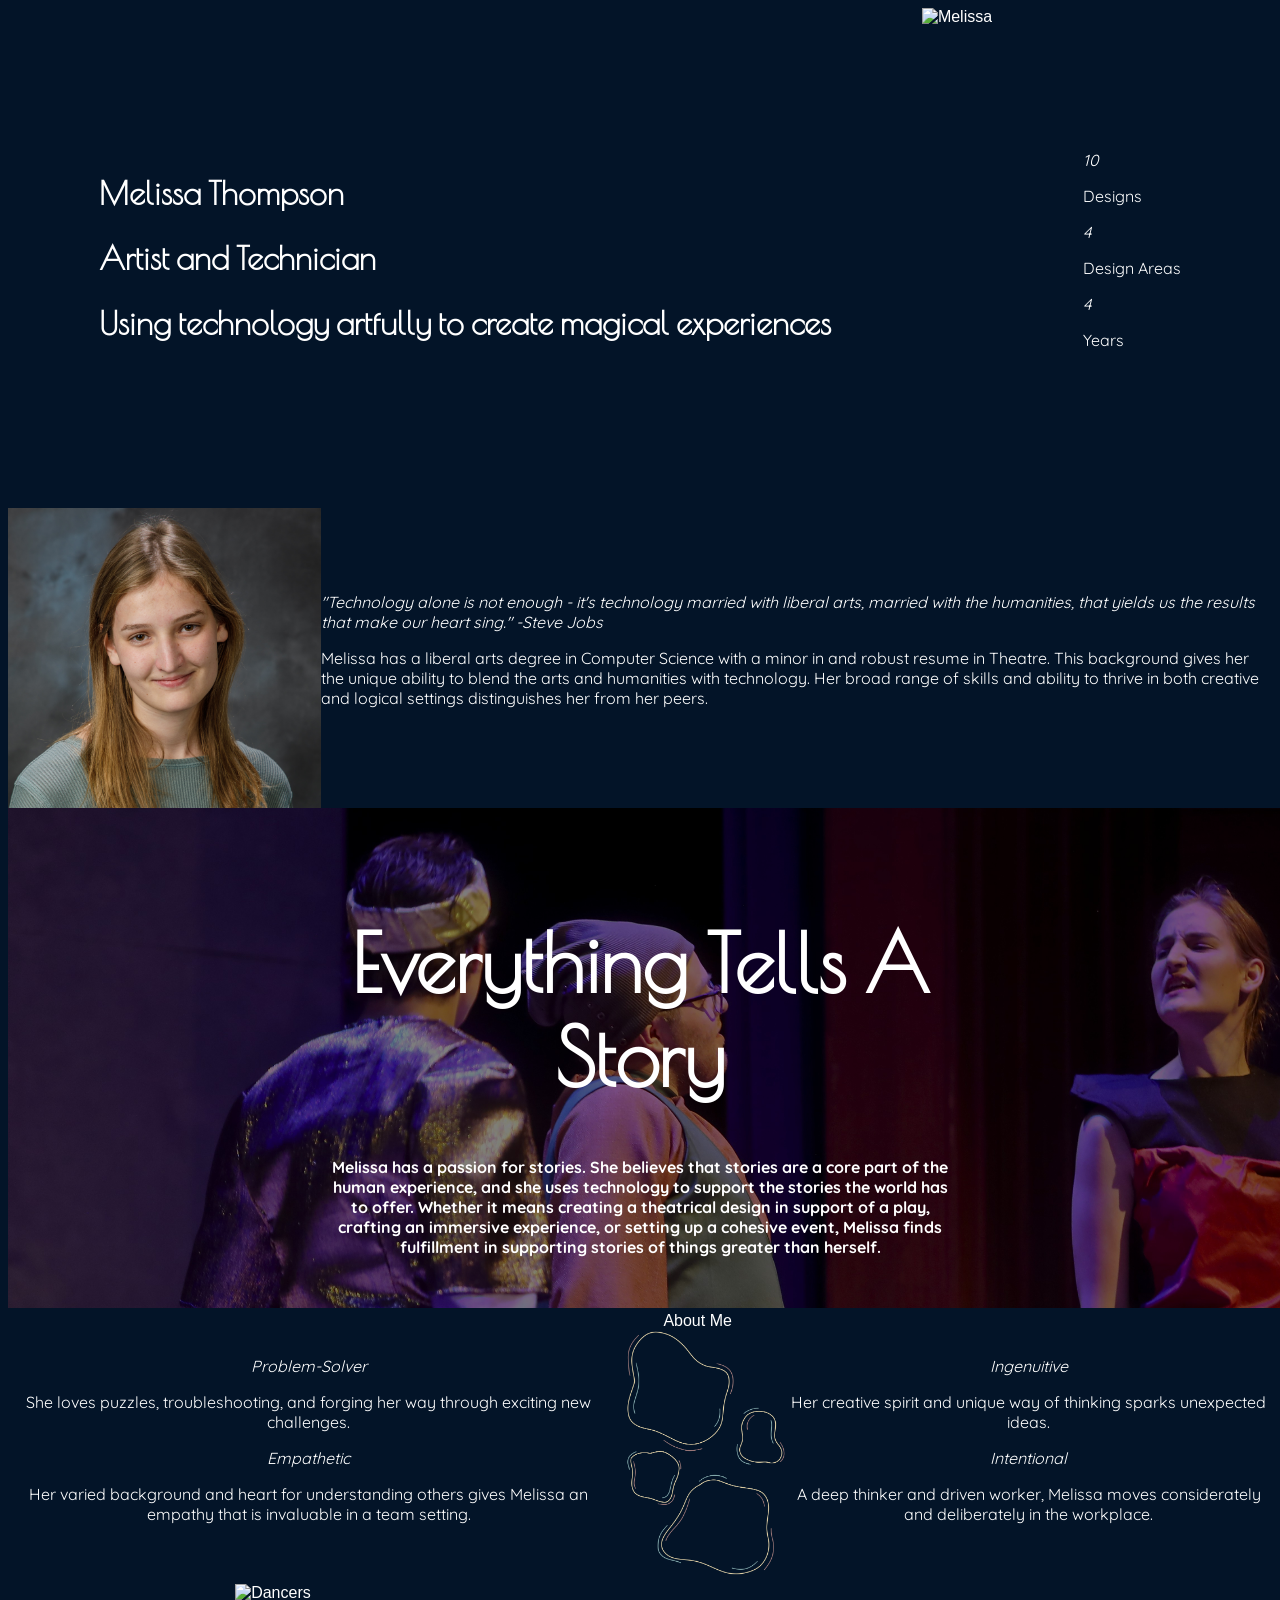
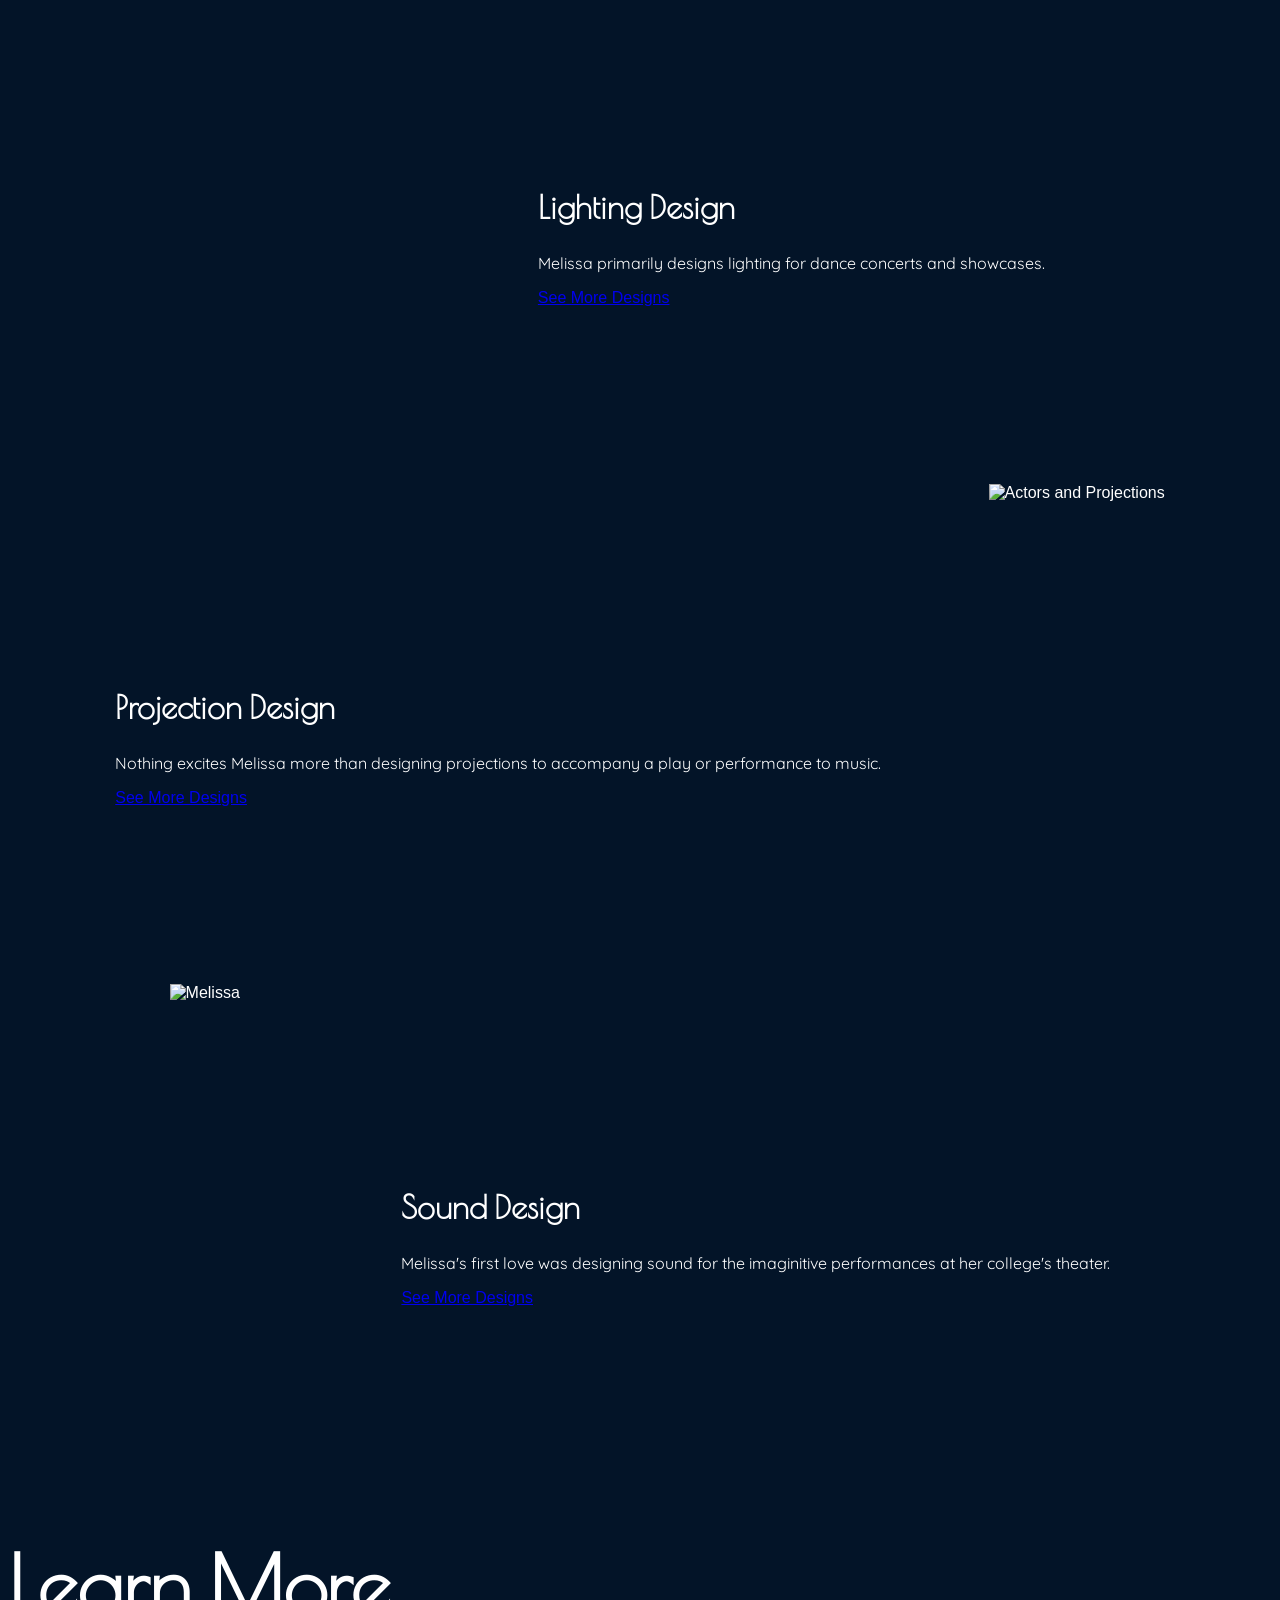
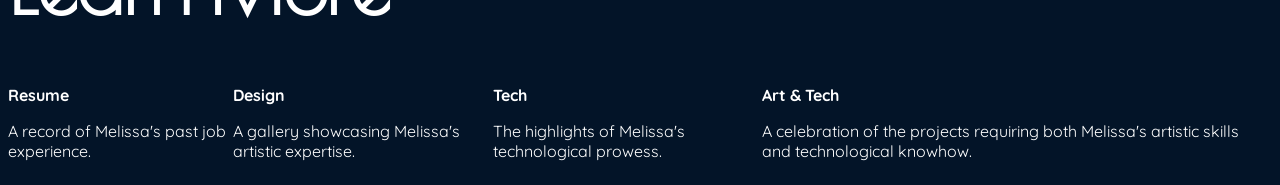
==== index.html @ decbede0 "Banner fix" ====
<!DOCTYPE html>
<html lang="en">
<head>
    <meta charset="UTF-8">
    <meta name="viewport" content="width=device-width, initial-scale=1.0">
    <link rel="stylesheet" href="styles.css">
    <title>Home | Melissa Thompson</title>

    <link rel="preconnect" href="https://fonts.googleapis.com">
    <link rel="preconnect" href="https://fonts.gstatic.com" crossorigin>
    <link href="https://fonts.googleapis.com/css2?family=Poiret+One&family=Quicksand:wght@300..700&display=swap" rel="stylesheet"></head>
<body>
    <!-- Top Ribbon -->
    <div class="content-spread">
        <div>
            <h2 class="title-block">Melissa Thompson</h2>
            <h1 class="title-block">Artist and Technician</h1>
            <h2 class="title-block">Using technology artfully to create magical experiences</h2>
        </div>
        
        <img src="./images/Portraits/purpleLighting.png" alt="Melissa" height="500">
        
        <div>
            <em>10</em>
            <p>Designs</p>
            <em>4</em>
            <p>Design Areas</p>
            <em>4</em>
            <p>Years</p>
        </div>        
    </div>
    <!-- Sub Header -->
    <div class="content-spread">
        <img src="./images/Portraits/headshot2.jpg" alt="Melissa" height="300">
        <div class="center-phrase">
            <em>"Technology alone is not enough - it's technology married with liberal arts, 
                married with the humanities, that yields us the results that make our heart sing."</em>
            <em>-Steve Jobs</em>
            <p>Melissa has a liberal arts degree in Computer Science with a minor in and robust resume in Theatre. 
                This background gives her the unique ability to blend the arts and humanities with technology. 
                Her broad range of skills and ability to thrive in both creative and logical settings 
                distinguishes her from her peers.
            </p>
        </div>
    </div>
    <!-- Image Quote Block -->
    <div class="banner">
            <img src="./images/Portraits/liad1banner.jpg" alt="Melissa" height="500">
        

        <div class="center-float">
            <h1>Everything Tells A Story</h1>
            <strong>Melissa has a passion for stories. She believes that stories are a core part of the human experience,
                and she uses technology to support the stories the world has to offer. Whether it means creating 
                a theatrical design in support of a play, crafting an immersive experience, or setting up a cohesive event, 
                Melissa finds fulfillment in supporting stories of things greater than herself.
            </strong>
        </div>
     </div>
    <!-- Defining Attributes Word Cloud-->
    <div class="content-spread banner">
        <div>
            <div>
                <em>Problem-Solver</em>
                <p>She loves puzzles, troubleshooting, and forging her way through exciting new challenges.</p>
            </div>
            <div>
                <em>Empathetic</em>
                <p>Her varied background and heart for understanding others gives Melissa an empathy that is 
                    invaluable in a team setting.</p>
            </div>
        </div>
        <div class="center-phrase">
            <center-float>About Me</center-float>
            <img src="./images/Graphics/Shapes 1.png" alt="Graphic" height="250">
        </div>
        <div>
            <div>
                <em>Ingenuitive</em>
                <p>Her creative spirit and unique way of thinking sparks unexpected ideas.</p>
            </div>
            <div>
                <em>Intentional</em>
                <p>A deep thinker and driven worker, Melissa moves considerately and deliberately in the workplace.</p>
            </div>
        </div> 
    </div>
    <!-- Design Work Examples -->
    <div class="content-spread">
        <img src="./images/Lighting/BWL Group.jpg" alt="Dancers" height="500">
        <div>
            <h2>Lighting Design</h2>
            <p>Melissa primarily designs lighting for dance concerts and showcases.</p>
            <a href="https://melissathompsonartistry.me/">See More Designs</a>
        </div>
    </div>
    <div class="content-spread">
        <div>
            <h2>Projection Design</h2>
            <p>Nothing excites Melissa more than designing projections to accompany a play or performance to music.</p>
            <a href="https://melissathompsonartistry.me/">See More Designs</a>
        </div>
        <img src="./images/Projections/DG Stargazing.jpg" alt="Actors and Projections" height="500">
    </div>
    <div class="content-spread">
        <img src="./images/Sound/ONS Aurora Scene.jpg" alt="Melissa" height="500">
        <div>
            <h2>Sound Design</h2>
            <p>Melissa's first love was designing sound for the imaginitive performances at her college's theater.</p>
            <a href="https://melissathompsonartistry.me/">See More Designs</a>
        </div>
    </div>
    <!-- Discover More Section -->
     <div>
        <div class="center-phrase">
            <h1>Learn More</h1>
         </div>
    
        <div class="content-spread">
            <div>
                <strong>Resume</strong>
                <p>A record of Melissa's past job experience.</p>
            </div>
            <div>
                <strong>Design</strong>
                <p>A gallery showcasing Melissa's artistic expertise.</p>
            </div>
            <div>
                <strong>Tech</strong>
                <p>The highlights of Melissa's technological prowess.</p>
            </div>
            <div>
                <strong>Art & Tech</strong>
                <p>A celebration of the projects requiring both Melissa's artistic skills and technological knowhow.</p>
            </div>
        </div>
     </div>
    
</body>
</html>
---- styles.css ----
/* Structure */
html {
  font-size: 16px;
}

body {
    color: rgb(255, 255, 255); 
    background-color: rgb(3, 20, 40);
    font-family: Verdana, sans-serif, sans-serif;
    background: linear-gradient(to bottom,
    rgb(3, 20, 40),
    darken(rgb(3, 20, 40), 15%)
  );
}

div.content-spread {
  display: flex;
  justify-content: space-evenly;
  align-items: center;
}

div.center-phrase {
  align-items: center;
  justify-content: center;
}

div.banner {
  position: relative;
  text-align: center;
}

/* Fonts */
.quicksand-paragraph {
  font-family: "Quicksand", sans-serif;
  font-optical-sizing: auto;
  font-weight: 500;
  font-style: normal;
}

.poiret-one-regular {
  font-family: "Poiret One", sans-serif;
  font-weight: 400;
  font-style: normal;
}

/* Text attributes */
h1 {
  font-family: "Poiret One";
  font-size: 5rem;
}

h2 {
  font-family: "Poiret One";
  font-size: 2rem;
}

p, em, strong {
  font-family: "Quicksand";
}

.title-block {
  font-size: 2em;
}

div.center-float{
  /*font-family: "Poiret One";
  font-size: 35px;*/
  position: absolute;
  top: 50%;
  left: 50%;
  transform: translate(-50%, -50%);
}
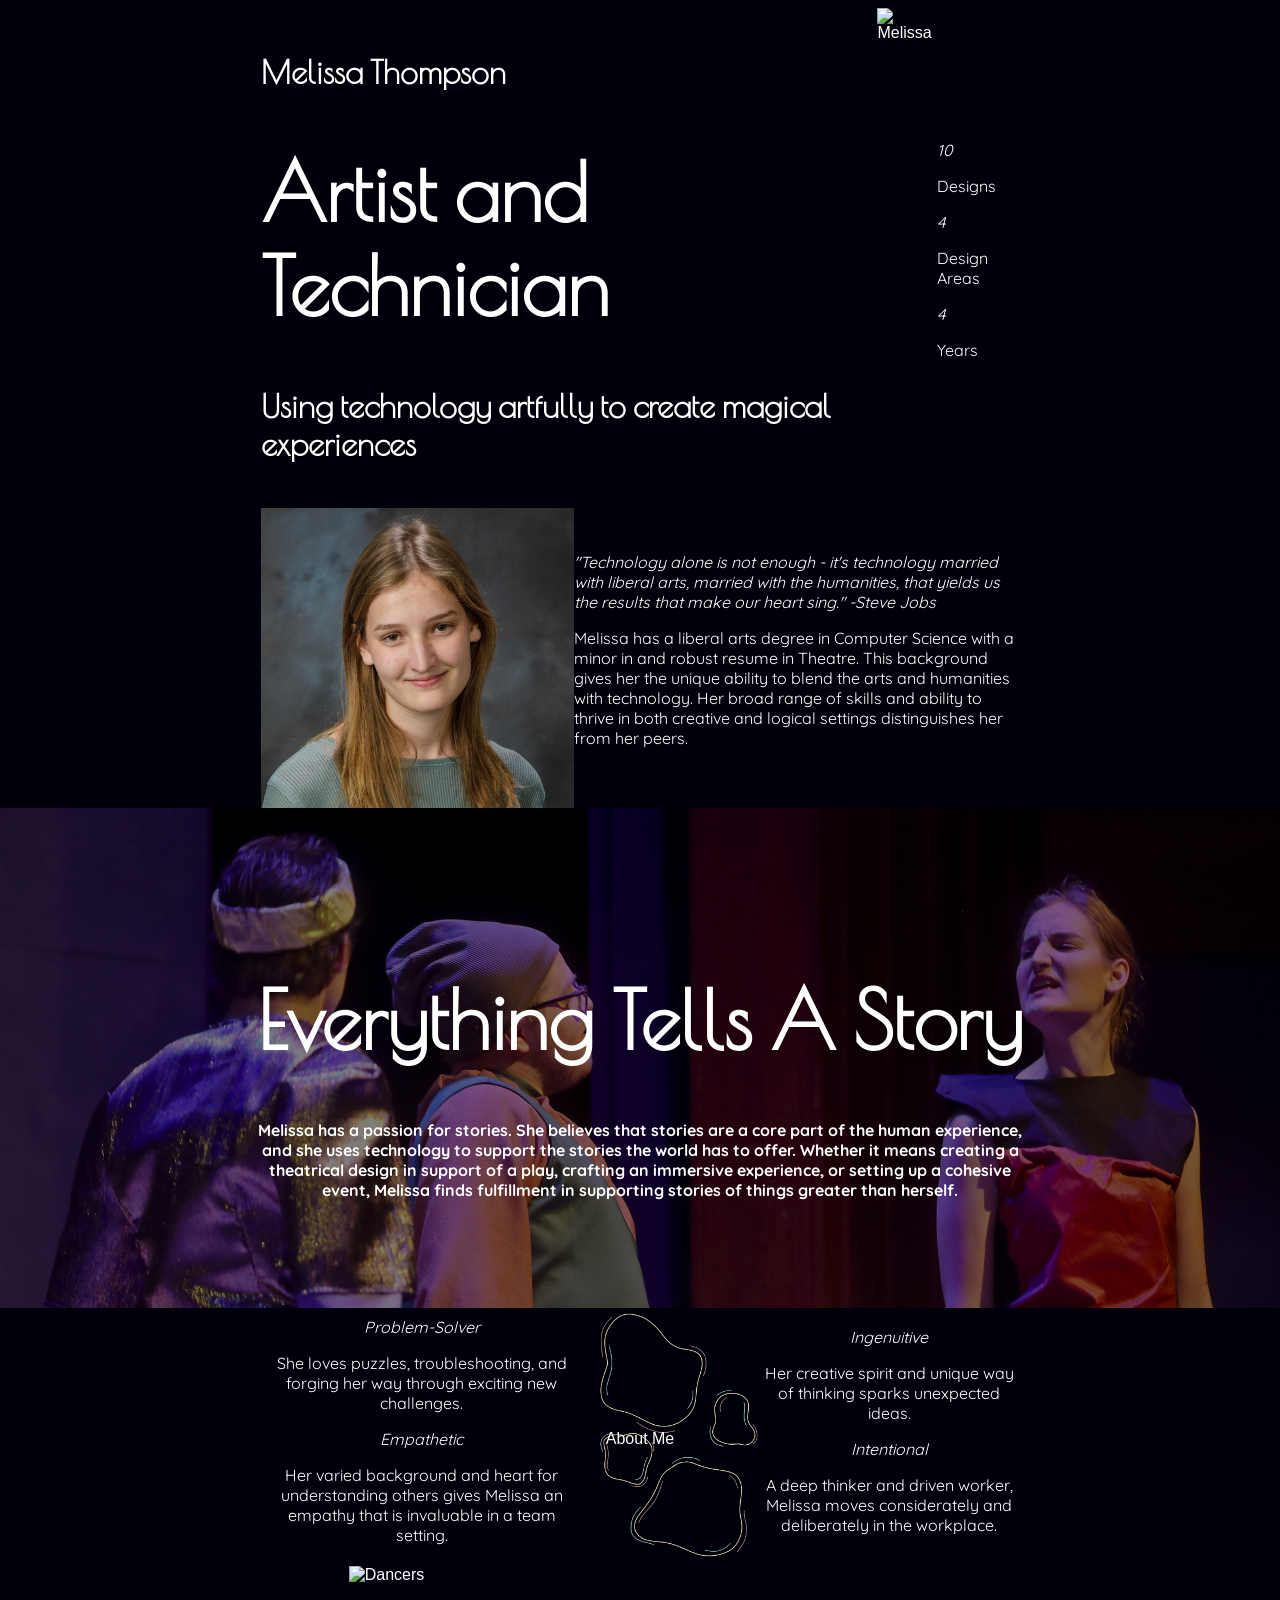
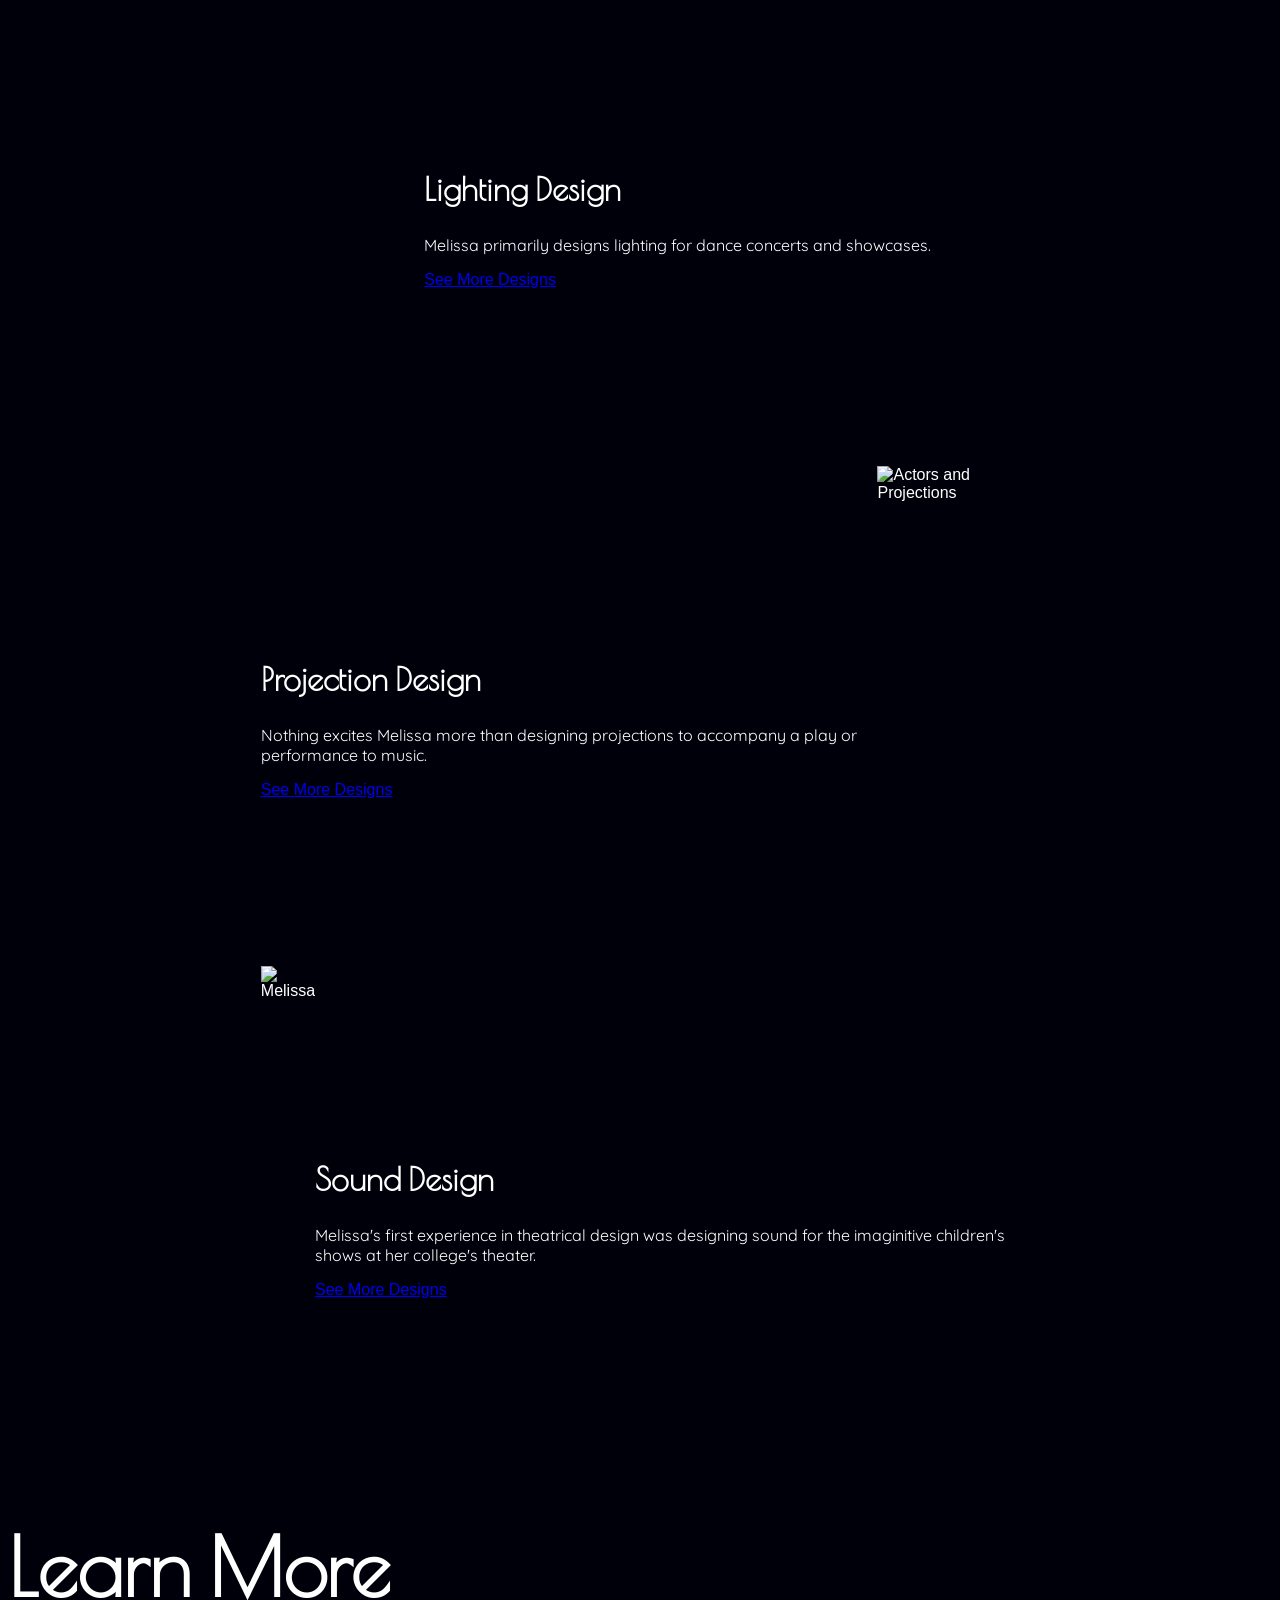
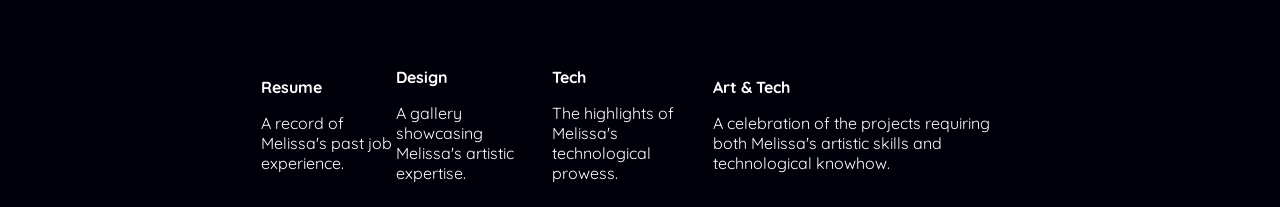
==== commit 5db0aa5a: "Layout changes 1" ====
--- a/index.html
+++ b/index.html
@@ -10,12 +10,13 @@
     <link rel="preconnect" href="https://fonts.gstatic.com" crossorigin>
     <link href="https://fonts.googleapis.com/css2?family=Poiret+One&family=Quicksand:wght@300..700&display=swap" rel="stylesheet"></head>
 <body>
+    <div class="vert-spread">
     <!-- Top Ribbon -->
     <div class="content-spread">
         <div>
-            <h2 class="title-block">Melissa Thompson</h2>
-            <h1 class="title-block">Artist and Technician</h1>
-            <h2 class="title-block">Using technology artfully to create magical experiences</h2>
+            <h2>Melissa Thompson</h2>
+            <h1>Artist and Technician</h1>
+            <h2>Using technology artfully to create magical experiences</h2>
         </div>
         
         <img src="./images/Portraits/purpleLighting.png" alt="Melissa" height="500">
@@ -71,7 +72,7 @@
             </div>
         </div>
         <div class="center-phrase">
-            <center-float>About Me</center-float>
+            <div class="center-float">About Me</div>
             <img src="./images/Graphics/Shapes 1.png" alt="Graphic" height="250">
         </div>
         <div>
@@ -106,7 +107,7 @@
         <img src="./images/Sound/ONS Aurora Scene.jpg" alt="Melissa" height="500">
         <div>
             <h2>Sound Design</h2>
-            <p>Melissa's first love was designing sound for the imaginitive performances at her college's theater.</p>
+            <p>Melissa's first experience in theatrical design was designing sound for the imaginitive children's shows at her college's theater.</p>
             <a href="https://melissathompsonartistry.me/">See More Designs</a>
         </div>
     </div>
@@ -135,6 +136,6 @@
             </div>
         </div>
      </div>
-    
+    </div>
 </body>
 </html>
--- a/styles.css
+++ b/styles.css
@@ -5,16 +5,21 @@
 
 body {
     color: rgb(255, 255, 255); 
-    background-color: rgb(3, 20, 40);
+    background-color: rgb(0, 0, 11);
     font-family: Verdana, sans-serif, sans-serif;
-    background: linear-gradient(to bottom,
-    rgb(3, 20, 40),
-    darken(rgb(3, 20, 40), 15%)
-  );
 }
 
 div.content-spread {
   display: flex;
+  justify-content: space-evenly;
+  align-items: center;
+  padding-left: 20%;
+  padding-right: 20%;
+}
+
+div.vert-spread {
+  display: flex;
+  flex-direction: column;
   justify-content: space-evenly;
   align-items: center;
 }
@@ -27,6 +32,15 @@
 div.banner {
   position: relative;
   text-align: center;
+}
+
+div.center-float{
+  /*font-family: "Poiret One";
+  font-size: 35px;*/
+  position: absolute;
+  top: 50%;
+  left: 50%;
+  transform: translate(-50%, -50%);
 }
 
 /* Fonts */
@@ -58,15 +72,3 @@
   font-family: "Quicksand";
 }
 
-.title-block {
-  font-size: 2em;
-}
-
-div.center-float{
-  /*font-family: "Poiret One";
-  font-size: 35px;*/
-  position: absolute;
-  top: 50%;
-  left: 50%;
-  transform: translate(-50%, -50%);
-}
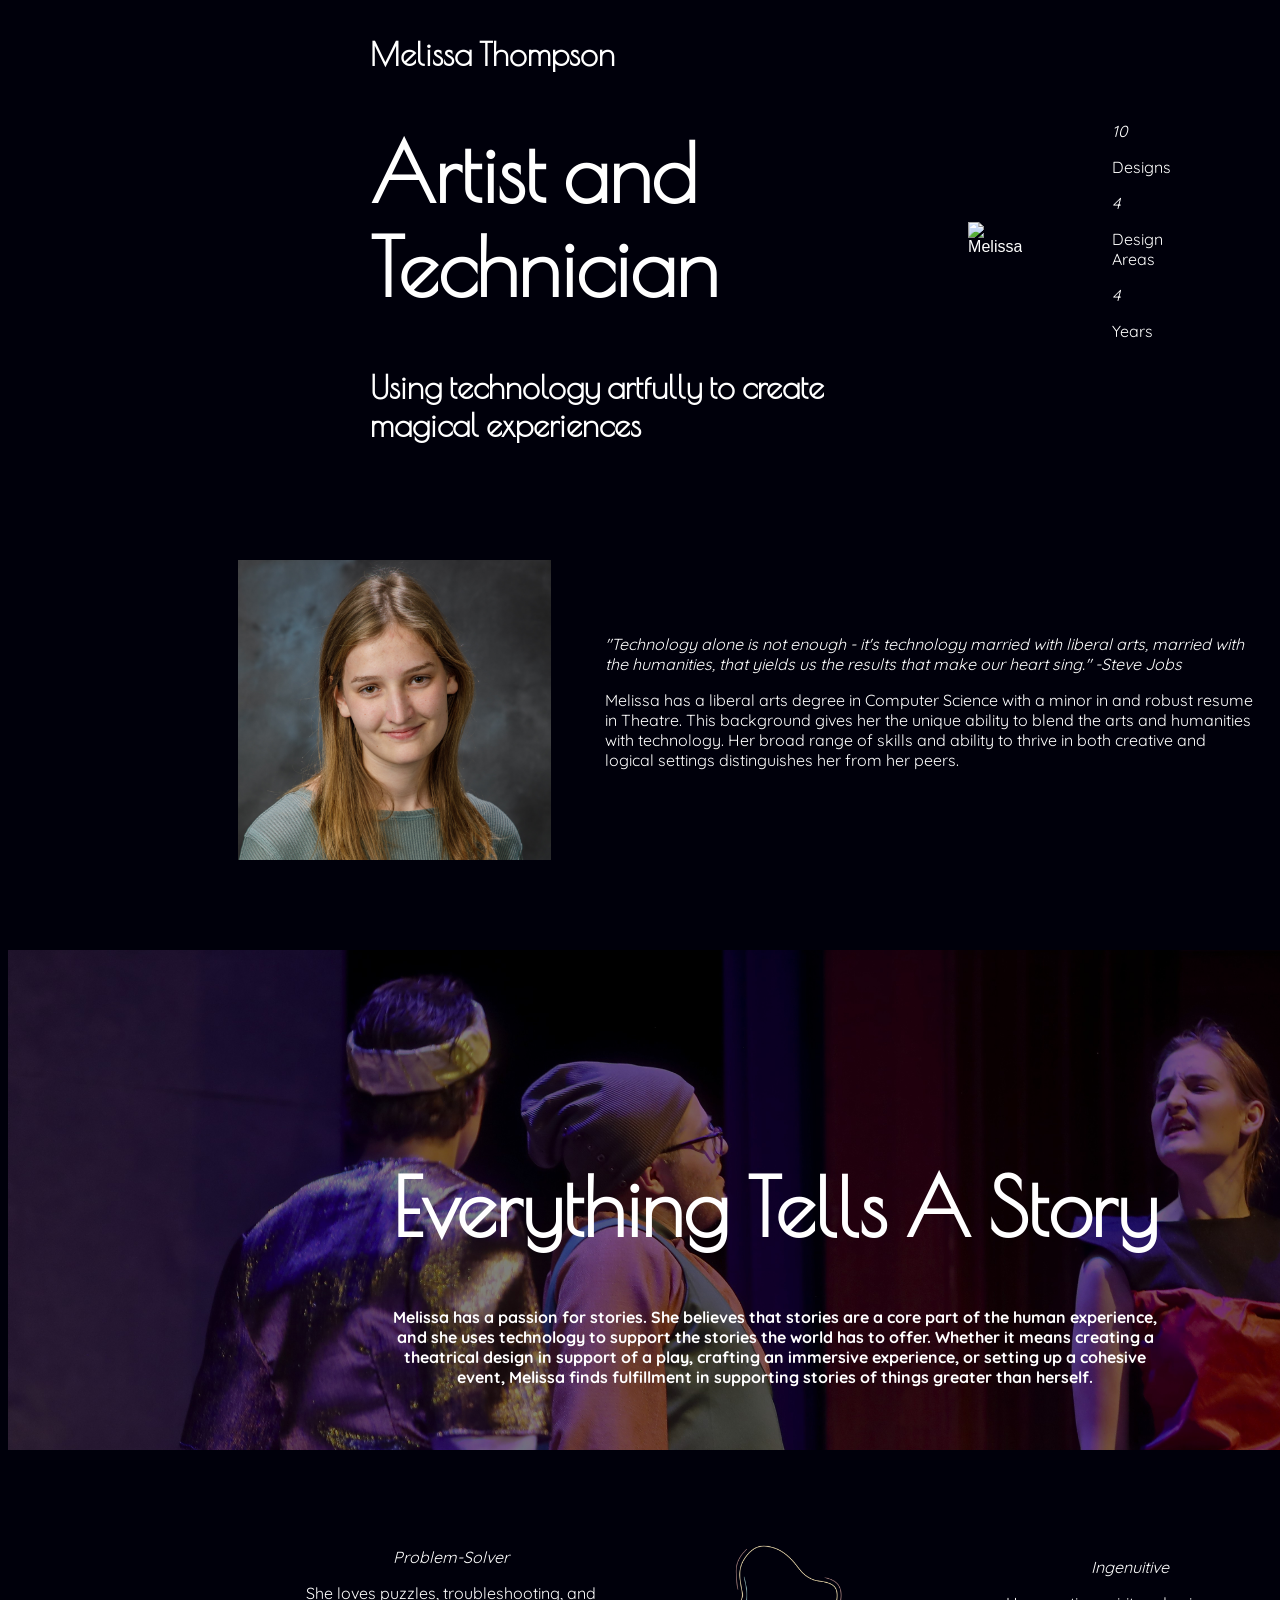
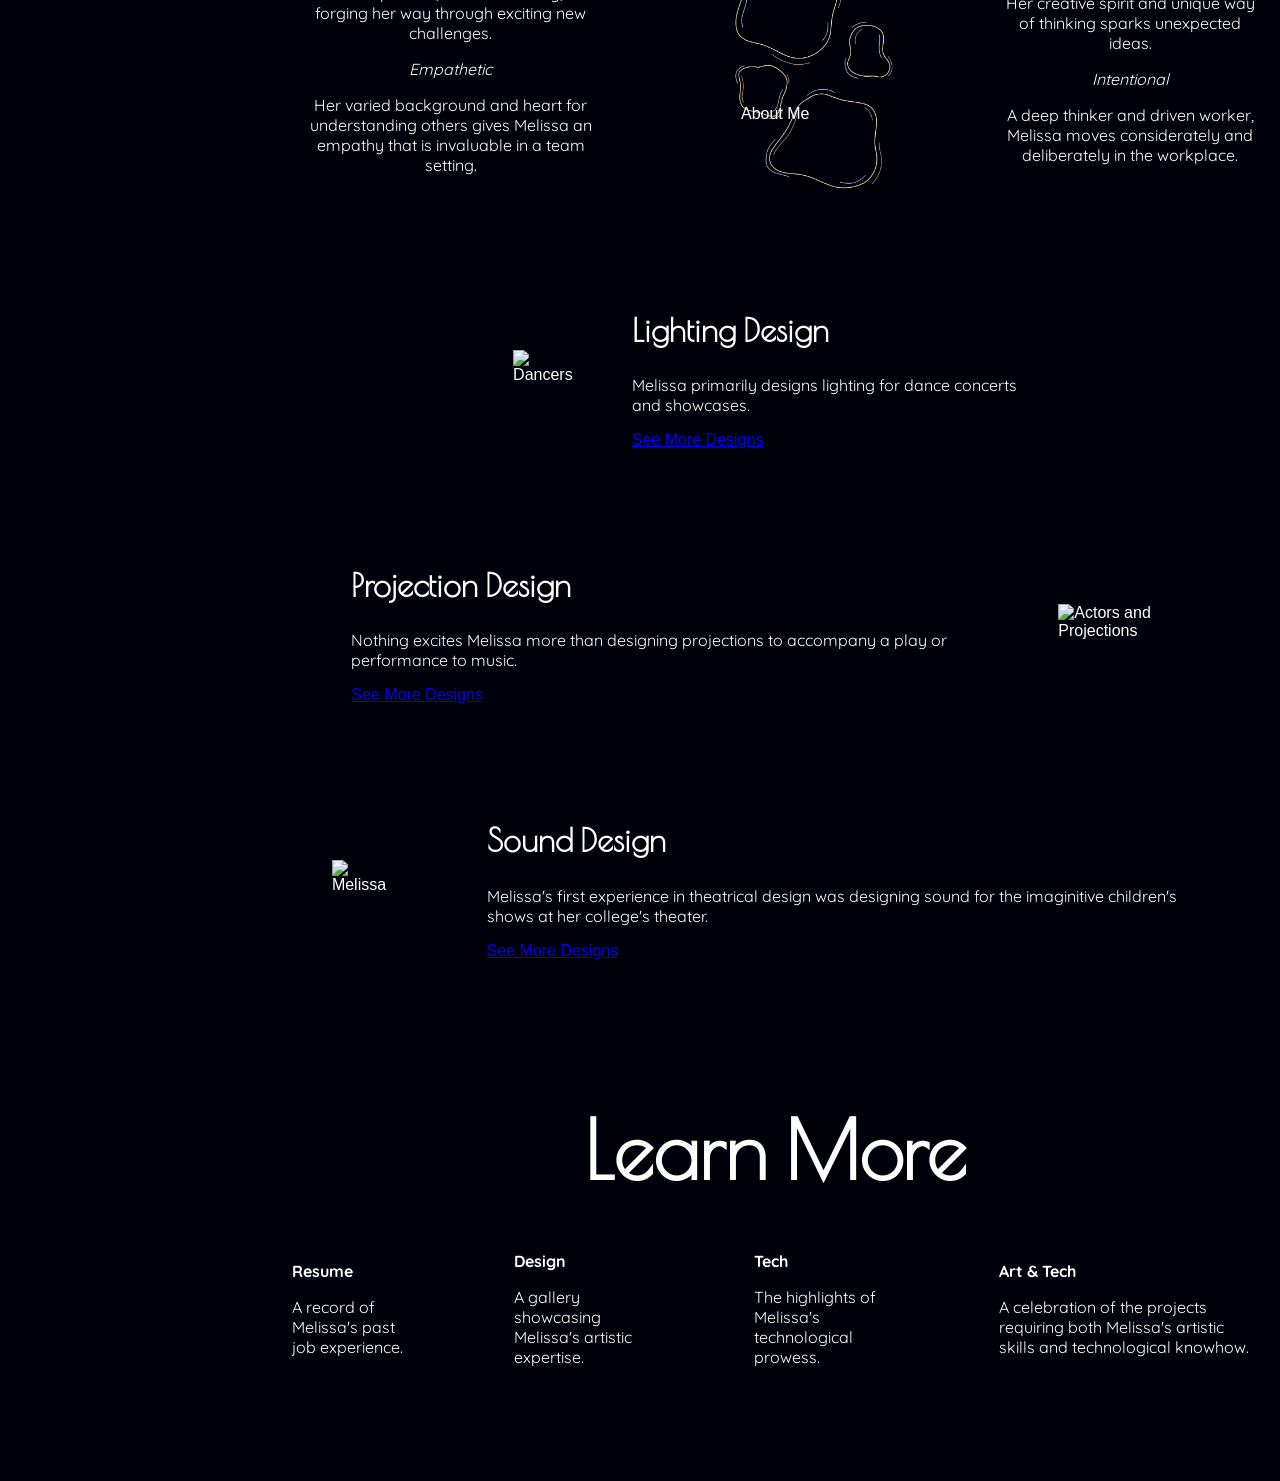
==== commit f4d04a86: "Spacing" ====
--- a/index.html
+++ b/index.html
@@ -13,15 +13,17 @@
     <div class="vert-spread">
     <!-- Top Ribbon -->
     <div class="content-spread">
-        <div>
+        <div class="container">
             <h2>Melissa Thompson</h2>
             <h1>Artist and Technician</h1>
             <h2>Using technology artfully to create magical experiences</h2>
         </div>
         
-        <img src="./images/Portraits/purpleLighting.png" alt="Melissa" height="500">
+        <div class="container">
+            <img src="./images/Portraits/purpleLighting.png" alt="Melissa" height="500">
+        </div>
         
-        <div>
+        <div class="container">
             <em>10</em>
             <p>Designs</p>
             <em>4</em>
@@ -33,7 +35,7 @@
     <!-- Sub Header -->
     <div class="content-spread">
         <img src="./images/Portraits/headshot2.jpg" alt="Melissa" height="300">
-        <div class="center-phrase">
+        <div class="container">
             <em>"Technology alone is not enough - it's technology married with liberal arts, 
                 married with the humanities, that yields us the results that make our heart sing."</em>
             <em>-Steve Jobs</em>
@@ -60,7 +62,7 @@
      </div>
     <!-- Defining Attributes Word Cloud-->
     <div class="content-spread banner">
-        <div>
+        <div class="container">
             <div>
                 <em>Problem-Solver</em>
                 <p>She loves puzzles, troubleshooting, and forging her way through exciting new challenges.</p>
@@ -71,11 +73,11 @@
                     invaluable in a team setting.</p>
             </div>
         </div>
-        <div class="center-phrase">
+        <div class="center-phrase container">
             <div class="center-float">About Me</div>
             <img src="./images/Graphics/Shapes 1.png" alt="Graphic" height="250">
         </div>
-        <div>
+        <div class="container">
             <div>
                 <em>Ingenuitive</em>
                 <p>Her creative spirit and unique way of thinking sparks unexpected ideas.</p>
@@ -88,24 +90,30 @@
     </div>
     <!-- Design Work Examples -->
     <div class="content-spread">
-        <img src="./images/Lighting/BWL Group.jpg" alt="Dancers" height="500">
-        <div>
+        <div class="container">
+            <img src="./images/Lighting/BWL Group.jpg" alt="Dancers" height="400">
+        </div>   
+        <div class="container">
             <h2>Lighting Design</h2>
             <p>Melissa primarily designs lighting for dance concerts and showcases.</p>
             <a href="https://melissathompsonartistry.me/">See More Designs</a>
         </div>
     </div>
     <div class="content-spread">
-        <div>
+        <div class="container">
             <h2>Projection Design</h2>
             <p>Nothing excites Melissa more than designing projections to accompany a play or performance to music.</p>
             <a href="https://melissathompsonartistry.me/">See More Designs</a>
         </div>
-        <img src="./images/Projections/DG Stargazing.jpg" alt="Actors and Projections" height="500">
+        <div class="container">
+            <img src="./images/Projections/DG Stargazing.jpg" alt="Actors and Projections" height="400">
+        </div>
     </div>
     <div class="content-spread">
-        <img src="./images/Sound/ONS Aurora Scene.jpg" alt="Melissa" height="500">
-        <div>
+        <div class="container">
+            <img src="./images/Sound/ONS Aurora Scene.jpg" alt="Melissa" height="400">
+        </div>
+        <div class="container">
             <h2>Sound Design</h2>
             <p>Melissa's first experience in theatrical design was designing sound for the imaginitive children's shows at her college's theater.</p>
             <a href="https://melissathompsonartistry.me/">See More Designs</a>
@@ -118,19 +126,19 @@
          </div>
     
         <div class="content-spread">
-            <div>
+            <div class="container">
                 <strong>Resume</strong>
                 <p>A record of Melissa's past job experience.</p>
             </div>
-            <div>
+            <div class="container">
                 <strong>Design</strong>
                 <p>A gallery showcasing Melissa's artistic expertise.</p>
             </div>
-            <div>
+            <div class="container">
                 <strong>Tech</strong>
                 <p>The highlights of Melissa's technological prowess.</p>
             </div>
-            <div>
+            <div class="container">
                 <strong>Art & Tech</strong>
                 <p>A celebration of the projects requiring both Melissa's artistic skills and technological knowhow.</p>
             </div>
--- a/styles.css
+++ b/styles.css
@@ -7,14 +7,16 @@
     color: rgb(255, 255, 255); 
     background-color: rgb(0, 0, 11);
     font-family: Verdana, sans-serif, sans-serif;
+    display: flex;
 }
 
 div.content-spread {
   display: flex;
   justify-content: space-evenly;
   align-items: center;
-  padding-left: 20%;
-  padding-right: 20%;
+  padding-left: 15%;
+  padding-right: 15%;
+  padding-bottom: 10vh;
 }
 
 div.vert-spread {
@@ -25,6 +27,7 @@
 }
 
 div.center-phrase {
+  display: flex;
   align-items: center;
   justify-content: center;
 }
@@ -32,15 +35,19 @@
 div.banner {
   position: relative;
   text-align: center;
+  padding-bottom: 10vh;
 }
 
 div.center-float{
-  /*font-family: "Poiret One";
-  font-size: 35px;*/
   position: absolute;
   top: 50%;
   left: 50%;
   transform: translate(-50%, -50%);
+}
+
+div.container{
+  padding-left: 5%;
+  padding-right: 5%;
 }
 
 /* Fonts */
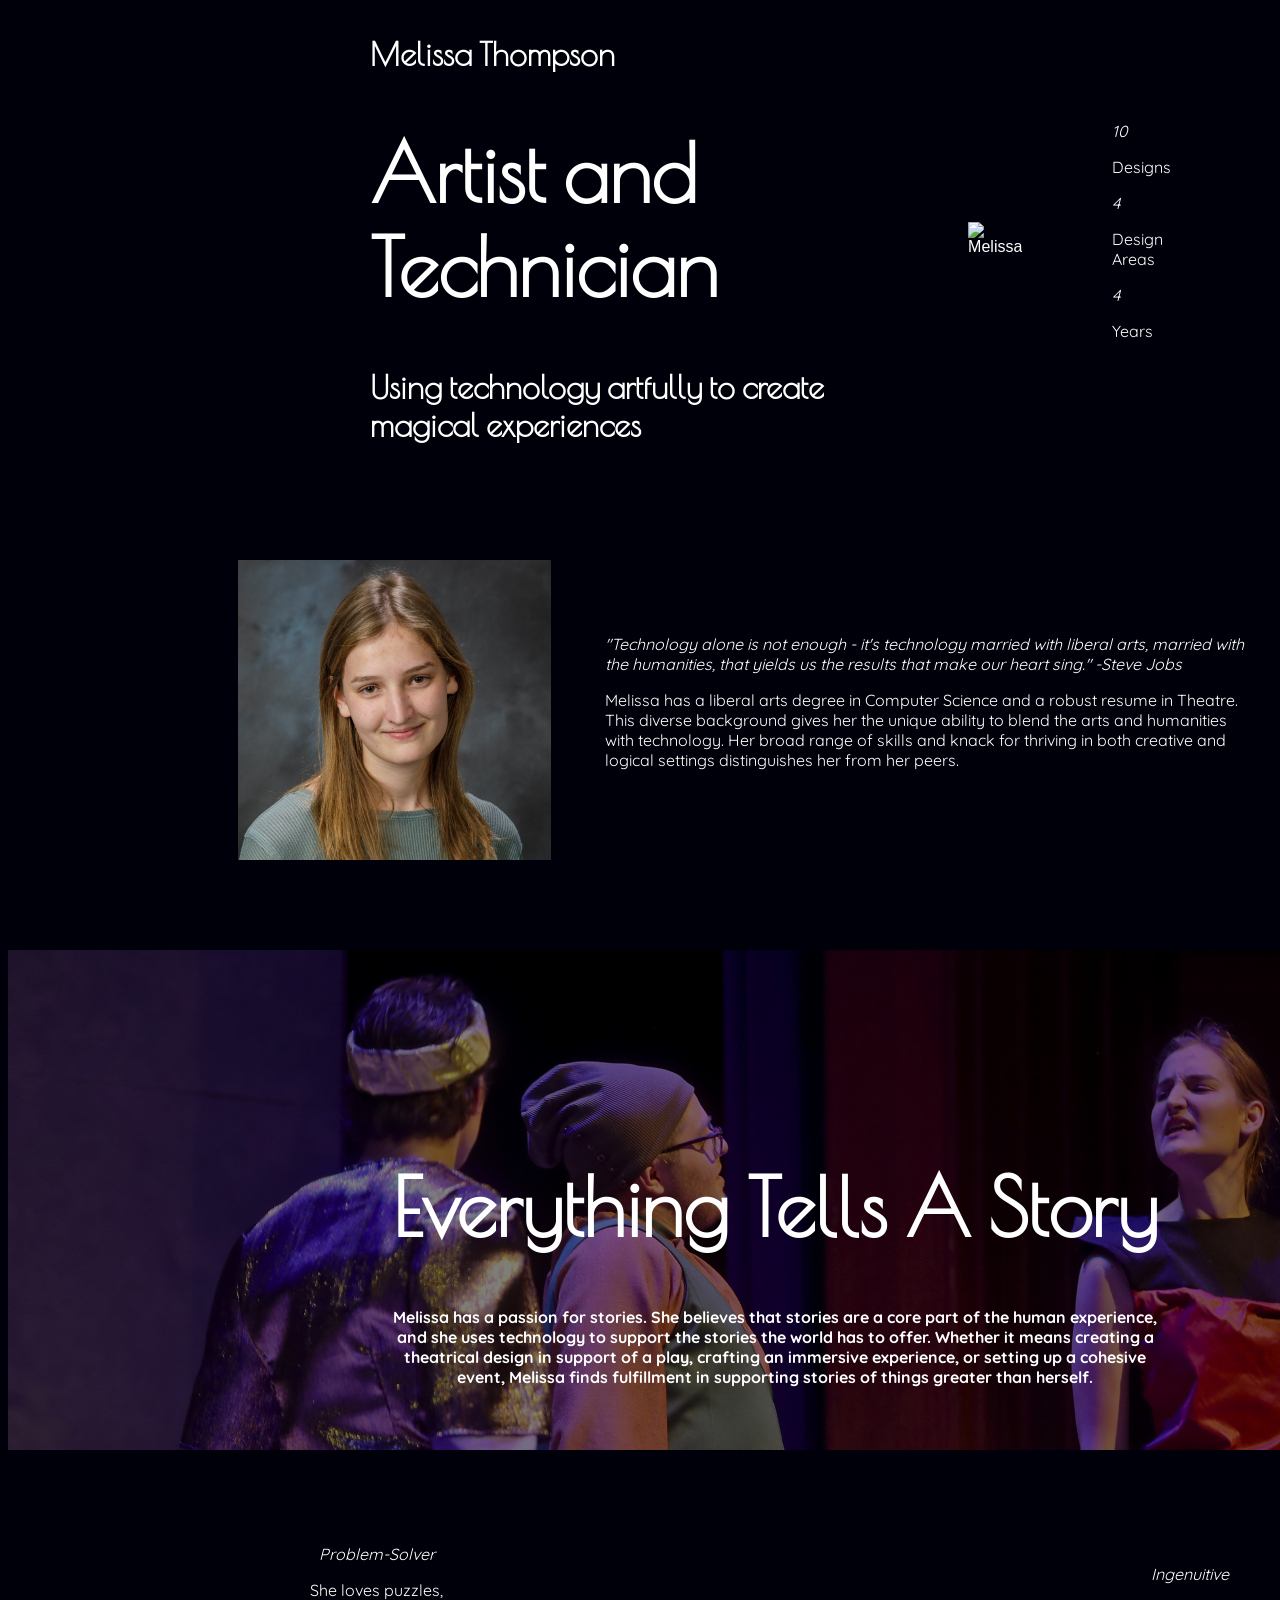
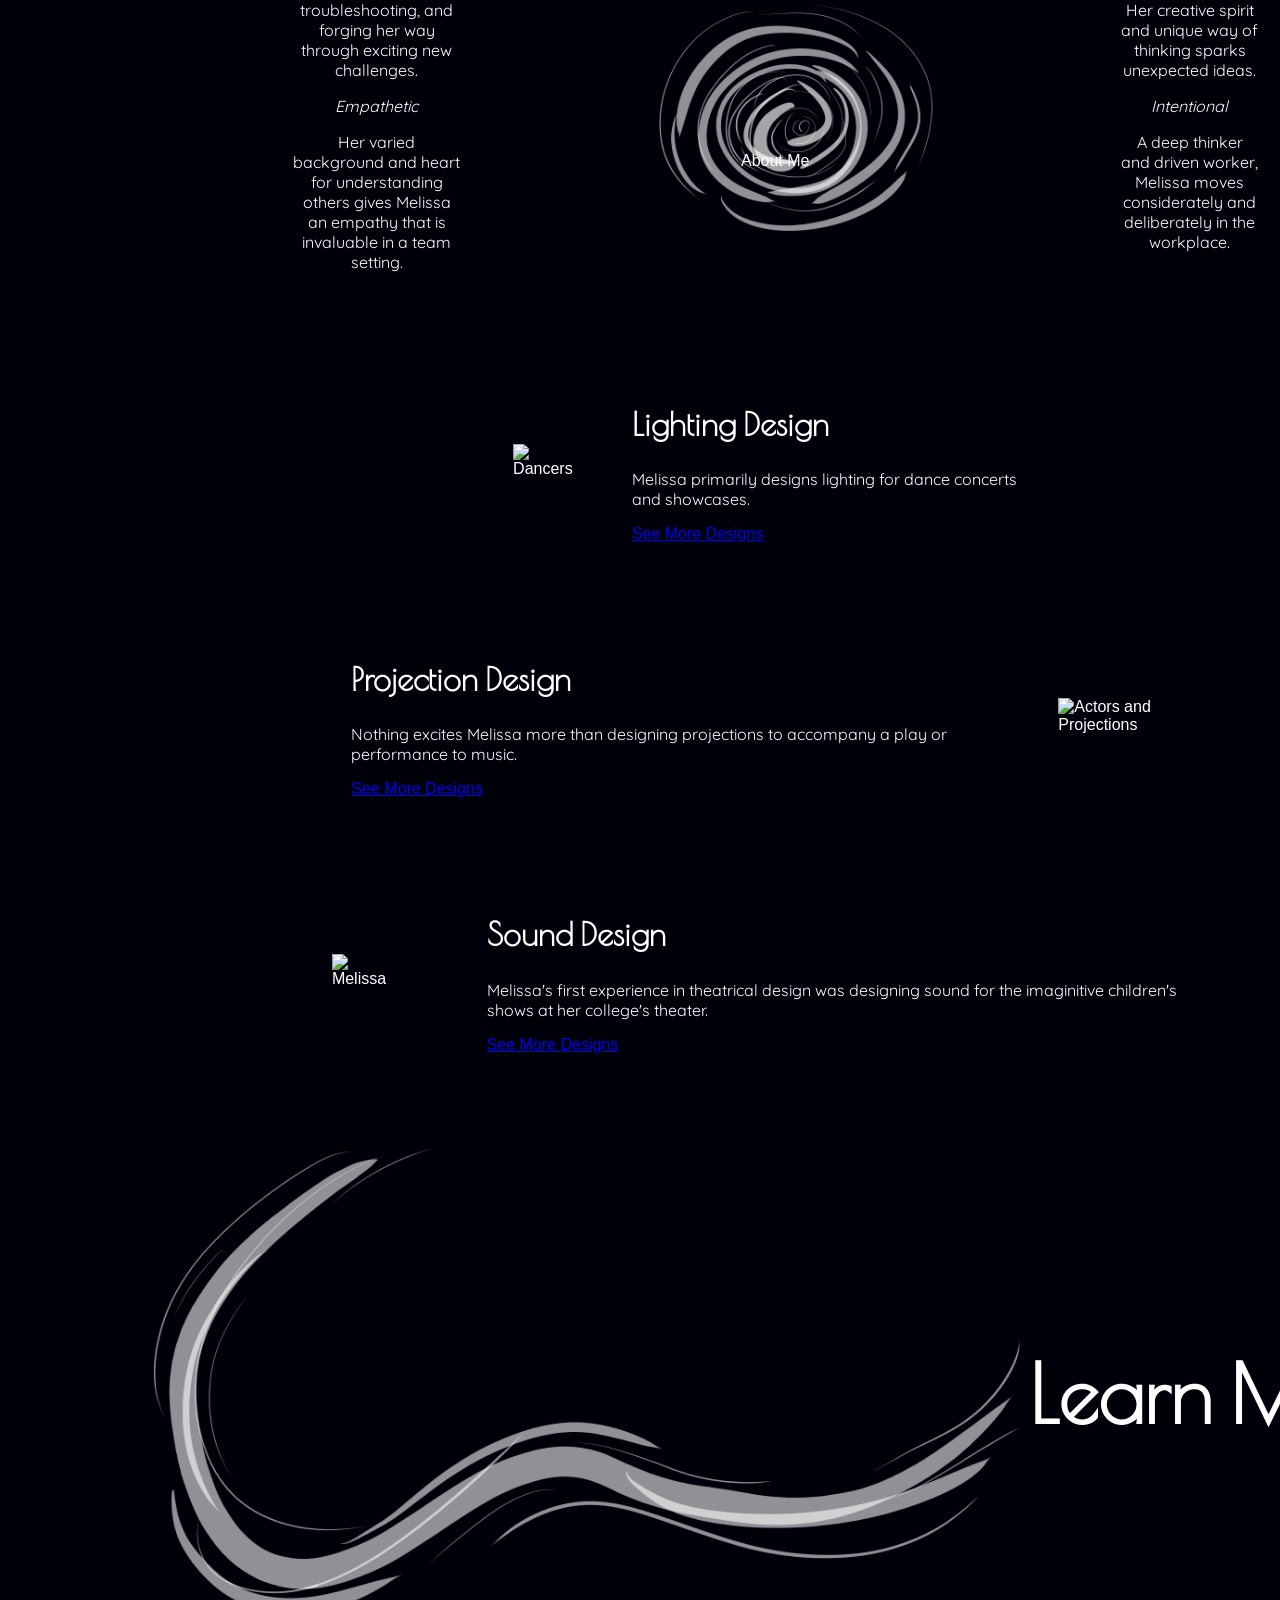
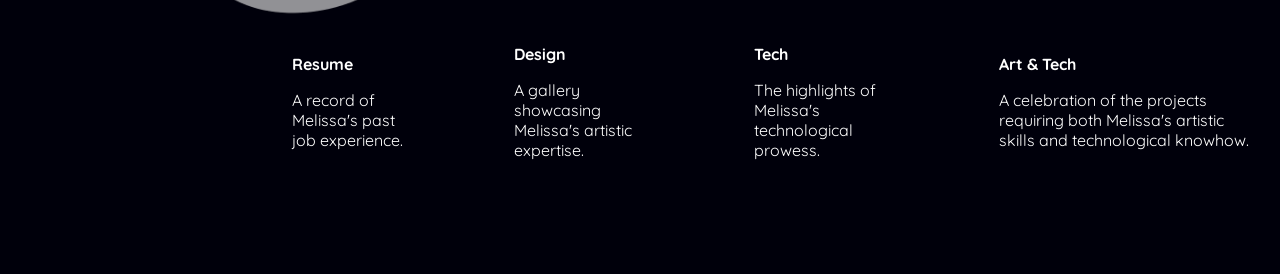
==== commit aafe93e4: "Carosel" ====
--- a/index.html
+++ b/index.html
@@ -4,6 +4,7 @@
     <meta charset="UTF-8">
     <meta name="viewport" content="width=device-width, initial-scale=1.0">
     <link rel="stylesheet" href="styles.css">
+    <link rel="stylesheet" href="designs.css">
     <title>Home | Melissa Thompson</title>
 
     <link rel="preconnect" href="https://fonts.googleapis.com">
@@ -20,7 +21,7 @@
         </div>
         
         <div class="container">
-            <img src="./images/Portraits/purpleLighting.png" alt="Melissa" height="500">
+            <img src="./images/Portraits/colorPortrait.png" alt="Melissa" height="600">
         </div>
         
         <div class="container">
@@ -39,9 +40,9 @@
             <em>"Technology alone is not enough - it's technology married with liberal arts, 
                 married with the humanities, that yields us the results that make our heart sing."</em>
             <em>-Steve Jobs</em>
-            <p>Melissa has a liberal arts degree in Computer Science with a minor in and robust resume in Theatre. 
-                This background gives her the unique ability to blend the arts and humanities with technology. 
-                Her broad range of skills and ability to thrive in both creative and logical settings 
+            <p>Melissa has a liberal arts degree in Computer Science and a robust resume in Theatre. 
+                This diverse background gives her the unique ability to blend the arts and humanities with technology. 
+                Her broad range of skills and knack for thriving in both creative and logical settings 
                 distinguishes her from her peers.
             </p>
         </div>
@@ -49,8 +50,6 @@
     <!-- Image Quote Block -->
     <div class="banner">
             <img src="./images/Portraits/liad1banner.jpg" alt="Melissa" height="500">
-        
-
         <div class="center-float">
             <h1>Everything Tells A Story</h1>
             <strong>Melissa has a passion for stories. She believes that stories are a core part of the human experience,
@@ -75,7 +74,7 @@
         </div>
         <div class="center-phrase container">
             <div class="center-float">About Me</div>
-            <img src="./images/Graphics/Shapes 1.png" alt="Graphic" height="250">
+            <img src="./images/Graphics/Circle.png" alt="Graphic" height="250">
         </div>
         <div class="container">
             <div>
@@ -96,14 +95,14 @@
         <div class="container">
             <h2>Lighting Design</h2>
             <p>Melissa primarily designs lighting for dance concerts and showcases.</p>
-            <a href="https://melissathompsonartistry.me/">See More Designs</a>
+            <a href="lighting.html">See More Designs</a>
         </div>
     </div>
     <div class="content-spread">
         <div class="container">
             <h2>Projection Design</h2>
             <p>Nothing excites Melissa more than designing projections to accompany a play or performance to music.</p>
-            <a href="https://melissathompsonartistry.me/">See More Designs</a>
+            <a href="projections.html">See More Designs</a>
         </div>
         <div class="container">
             <img src="./images/Projections/DG Stargazing.jpg" alt="Actors and Projections" height="400">
@@ -116,12 +115,13 @@
         <div class="container">
             <h2>Sound Design</h2>
             <p>Melissa's first experience in theatrical design was designing sound for the imaginitive children's shows at her college's theater.</p>
-            <a href="https://melissathompsonartistry.me/">See More Designs</a>
+            <a href="sound.html">See More Designs</a>
         </div>
     </div>
     <!-- Discover More Section -->
      <div>
         <div class="center-phrase">
+            <img src="./images/Graphics/rowSwoosh.png" height="500px">
             <h1>Learn More</h1>
          </div>
     
--- a/styles.css
+++ b/styles.css
@@ -50,6 +50,72 @@
   padding-right: 5%;
 }
 
+div.image-text{
+  padding-top: 20%;
+  padding-left: 10%;
+}
+
+div.image-top{
+  display: flex;
+  flex-direction: row;
+  align-items: center;
+  justify-content: center;
+  padding-top: 0px;
+}
+
+/* Image Carosel (Credit: W3Schools) */
+* {box-sizing:border-box}
+
+.carosel-container {
+  max-width: 600px;
+  position: relative;
+  margin: auto;
+}
+
+mySlides { /* Hide images by default */
+  display: none;
+}
+
+.prev, .next {
+  cursor: pointer;
+  position: absolute;
+  top: 50%;
+  width: auto;
+  margin-top: -22px;
+  padding: 16px;
+  color: white;
+  font-weight: bold;
+  font-size: 18px;
+  transition: 0.6s ease;
+  border-radius: 0 3px 3px 0;
+  user-select: none;
+}
+
+.next {
+  right: 0;
+  border-radius: 3px 0 0 3px;
+}
+
+.prev:hover, .next:hover {
+  background-color: rgba(0, 0, 0, 0.8);
+}
+
+.text {
+  color: #f2f2f2;
+  font-size: 15px;
+  padding: 8px 12px;
+  position: absolute;
+  bottom: 8px;
+  width: 100%;
+  text-align: center;
+}
+
+.numbertext{
+  color: #f2f2f2;
+  font-size: 12px;
+  padding: 8px 12px;
+}
+
 /* Fonts */
 .quicksand-paragraph {
   font-family: "Quicksand", sans-serif;
@@ -75,7 +141,21 @@
   font-size: 2rem;
 }
 
+h3 {
+  font-family: "Poiret One";
+  font-size: 1.5rem;
+}
+
 p, em, strong {
   font-family: "Quicksand";
 }
 
+/*Designs Page*/
+.column {
+  display: flex;
+  flex-direction: column; /* Stack items top-to-bottom */
+  flex-wrap: wrap;       /* Wrap items into new columns */
+  width: 1000px;         /* Required for column wrapping */
+  height: 1200px;
+}
+
--- a/designs.css
+++ b/designs.css
@@ -0,0 +1,11 @@
+
+  .column {
+    display: flex;
+    flex-direction: row; /* Stack items top-to-bottom */
+    flex-wrap: wrap;       /* Wrap items into new columns */
+    width: 50%;         /* Required for column wrapping */
+  }
+  
+  .item {
+    height: 50%;          /* Forces 2 columns because 50% * 3 > 100% */
+  }
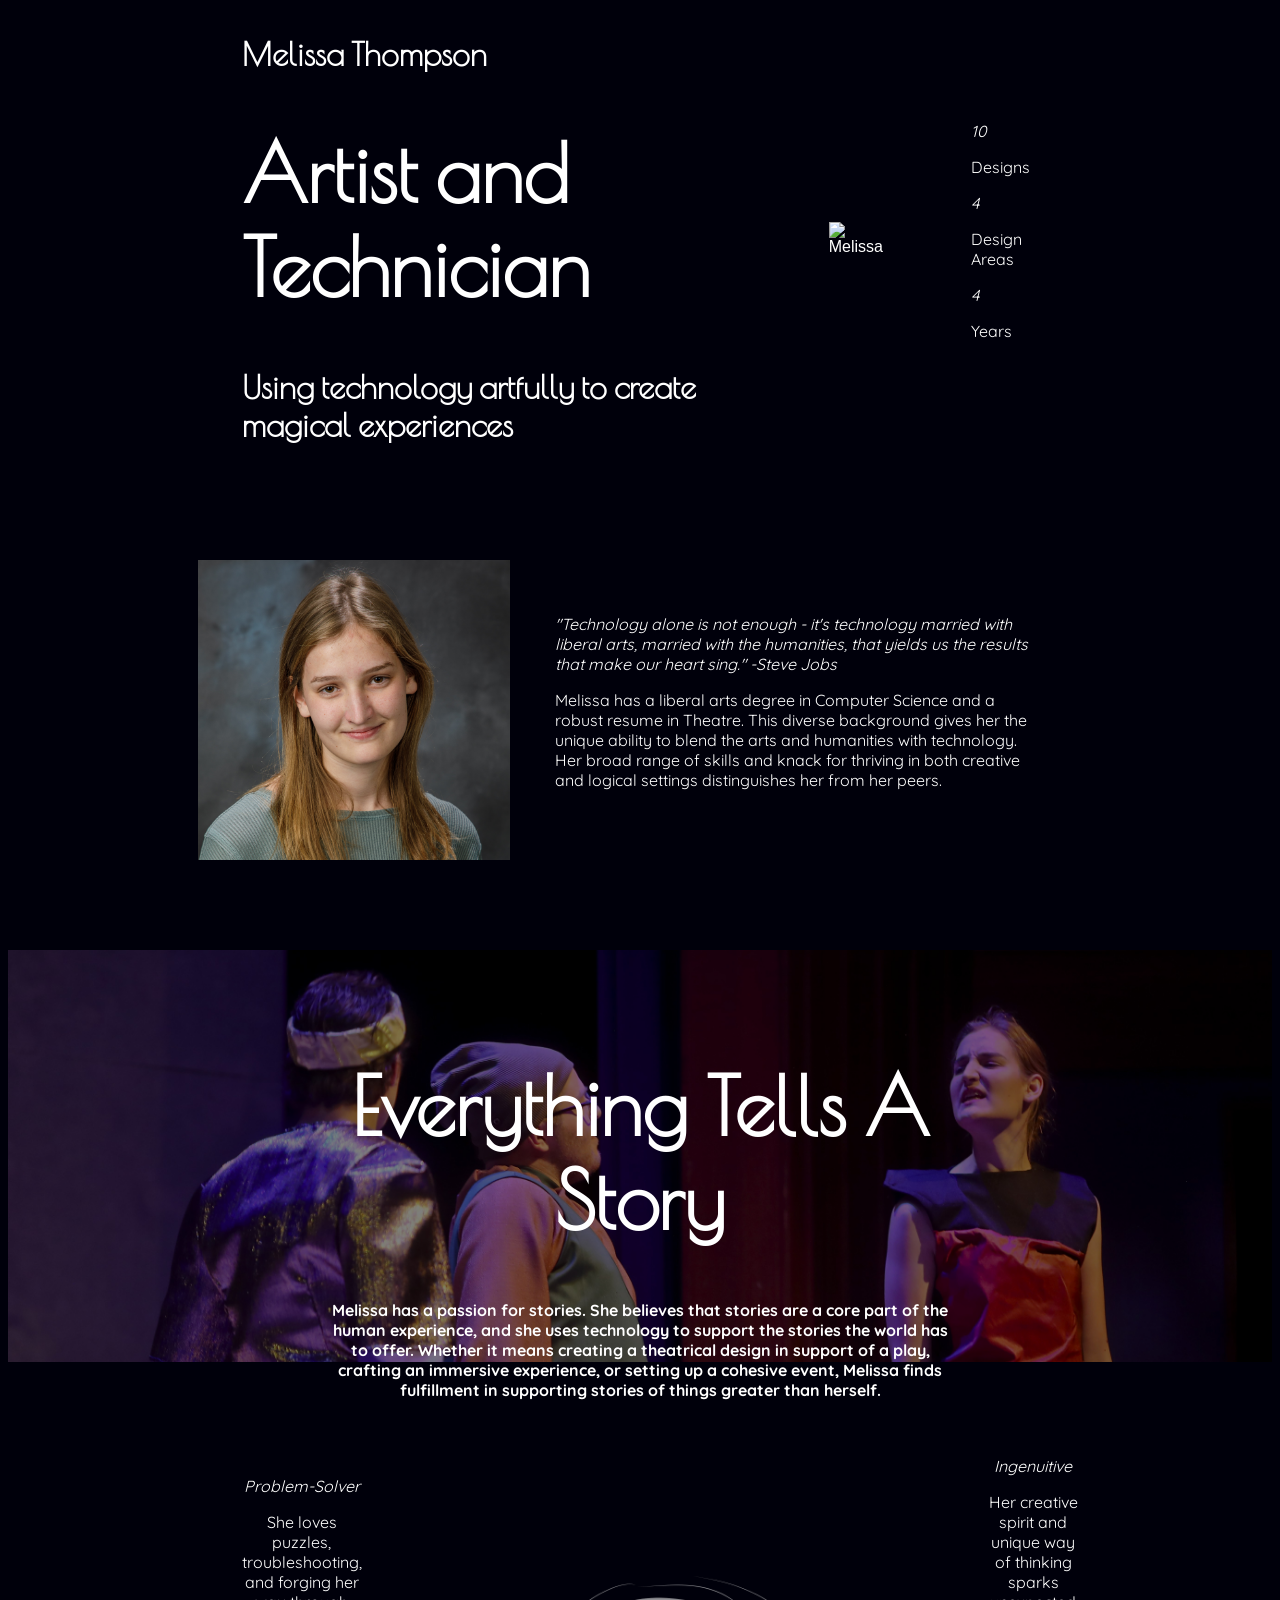
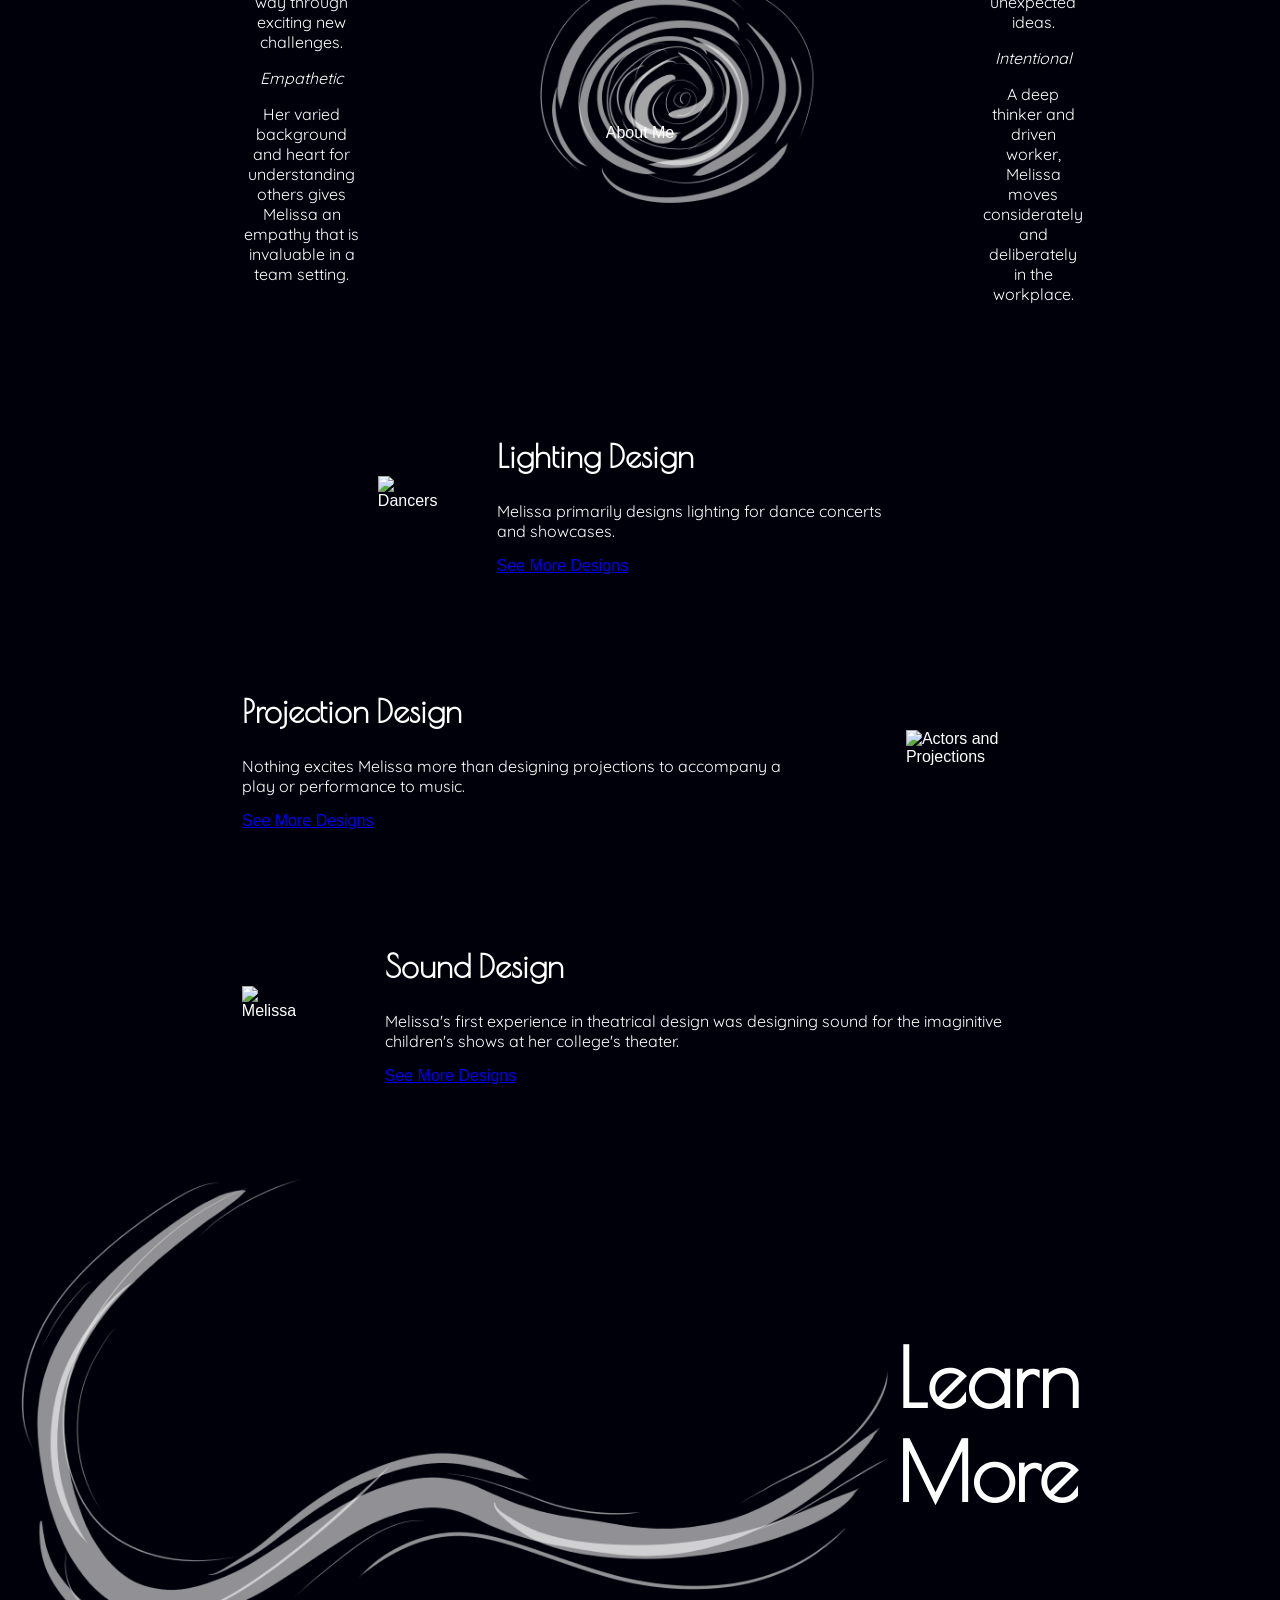
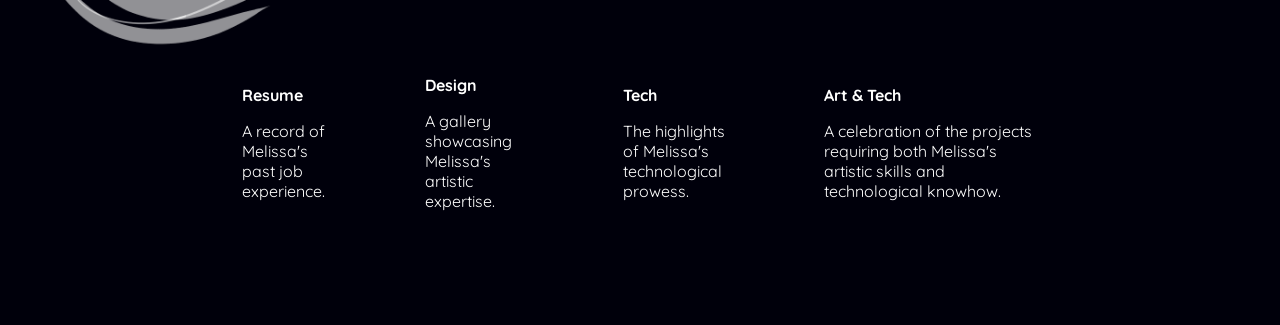
==== commit 88460786: "Photo updates" ====
--- a/index.html
+++ b/index.html
@@ -49,7 +49,7 @@
     </div>
     <!-- Image Quote Block -->
     <div class="banner">
-            <img src="./images/Portraits/liad1banner.jpg" alt="Melissa" height="500">
+            <img src="./images/Portraits/liad1banner.jpg" alt="Melissa" style="width:100%">
         <div class="center-float">
             <h1>Everything Tells A Story</h1>
             <strong>Melissa has a passion for stories. She believes that stories are a core part of the human experience,
@@ -105,7 +105,7 @@
             <a href="projections.html">See More Designs</a>
         </div>
         <div class="container">
-            <img src="./images/Projections/DG Stargazing.jpg" alt="Actors and Projections" height="400">
+            <img src="./images/Projections/DG-Stargazing.jpg" alt="Actors and Projections" height="400">
         </div>
     </div>
     <div class="content-spread">
--- a/styles.css
+++ b/styles.css
@@ -66,16 +66,19 @@
 /* Image Carosel (Credit: W3Schools) */
 * {box-sizing:border-box}
 
+/* Slideshow container */
 .carosel-container {
   max-width: 600px;
   position: relative;
   margin: auto;
 }
 
-mySlides { /* Hide images by default */
+/* Hide the images by default */
+.mySlides1, mySlides2 {
   display: none;
 }
 
+/* Next & previous buttons */
 .prev, .next {
   cursor: pointer;
   position: absolute;
@@ -83,7 +86,7 @@
   width: auto;
   margin-top: -22px;
   padding: 16px;
-  color: white;
+  color: rgba(255, 255, 255, 0.6);
   font-weight: bold;
   font-size: 18px;
   transition: 0.6s ease;
@@ -91,30 +94,44 @@
   user-select: none;
 }
 
+/* Position the "next button" to the right */
 .next {
   right: 0;
   border-radius: 3px 0 0 3px;
 }
 
+/* On hover, add a black background color with a little bit see-through */
 .prev:hover, .next:hover {
-  background-color: rgba(0, 0, 0, 0.8);
+  background-color: rgba(0,0,0,0.8);
 }
 
-.text {
-  color: #f2f2f2;
-  font-size: 15px;
-  padding: 8px 12px;
-  position: absolute;
-  bottom: 8px;
-  width: 100%;
-  text-align: center;
+/* The dots/bullets/indicators */
+.dot {
+  cursor: pointer;
+  height: 10px;
+  width: 10px;
+  margin: 0 2px;
+  background-color: rgba(255, 255, 255, 0.6);
+  border-radius: 50%;
+  display: inline-block;
+  transition: background-color 0.6s ease;
 }
 
-.numbertext{
-  color: #f2f2f2;
-  font-size: 12px;
-  padding: 8px 12px;
+.active, .dot:hover {
+  background-color: #717171;
 }
+
+/* Fading animation */
+.fade {
+  animation-name: fade;
+  animation-duration: 1.5s;
+}
+
+@keyframes fade {
+  from {opacity: .4}
+  to {opacity: 1}
+}
+
 
 /* Fonts */
 .quicksand-paragraph {
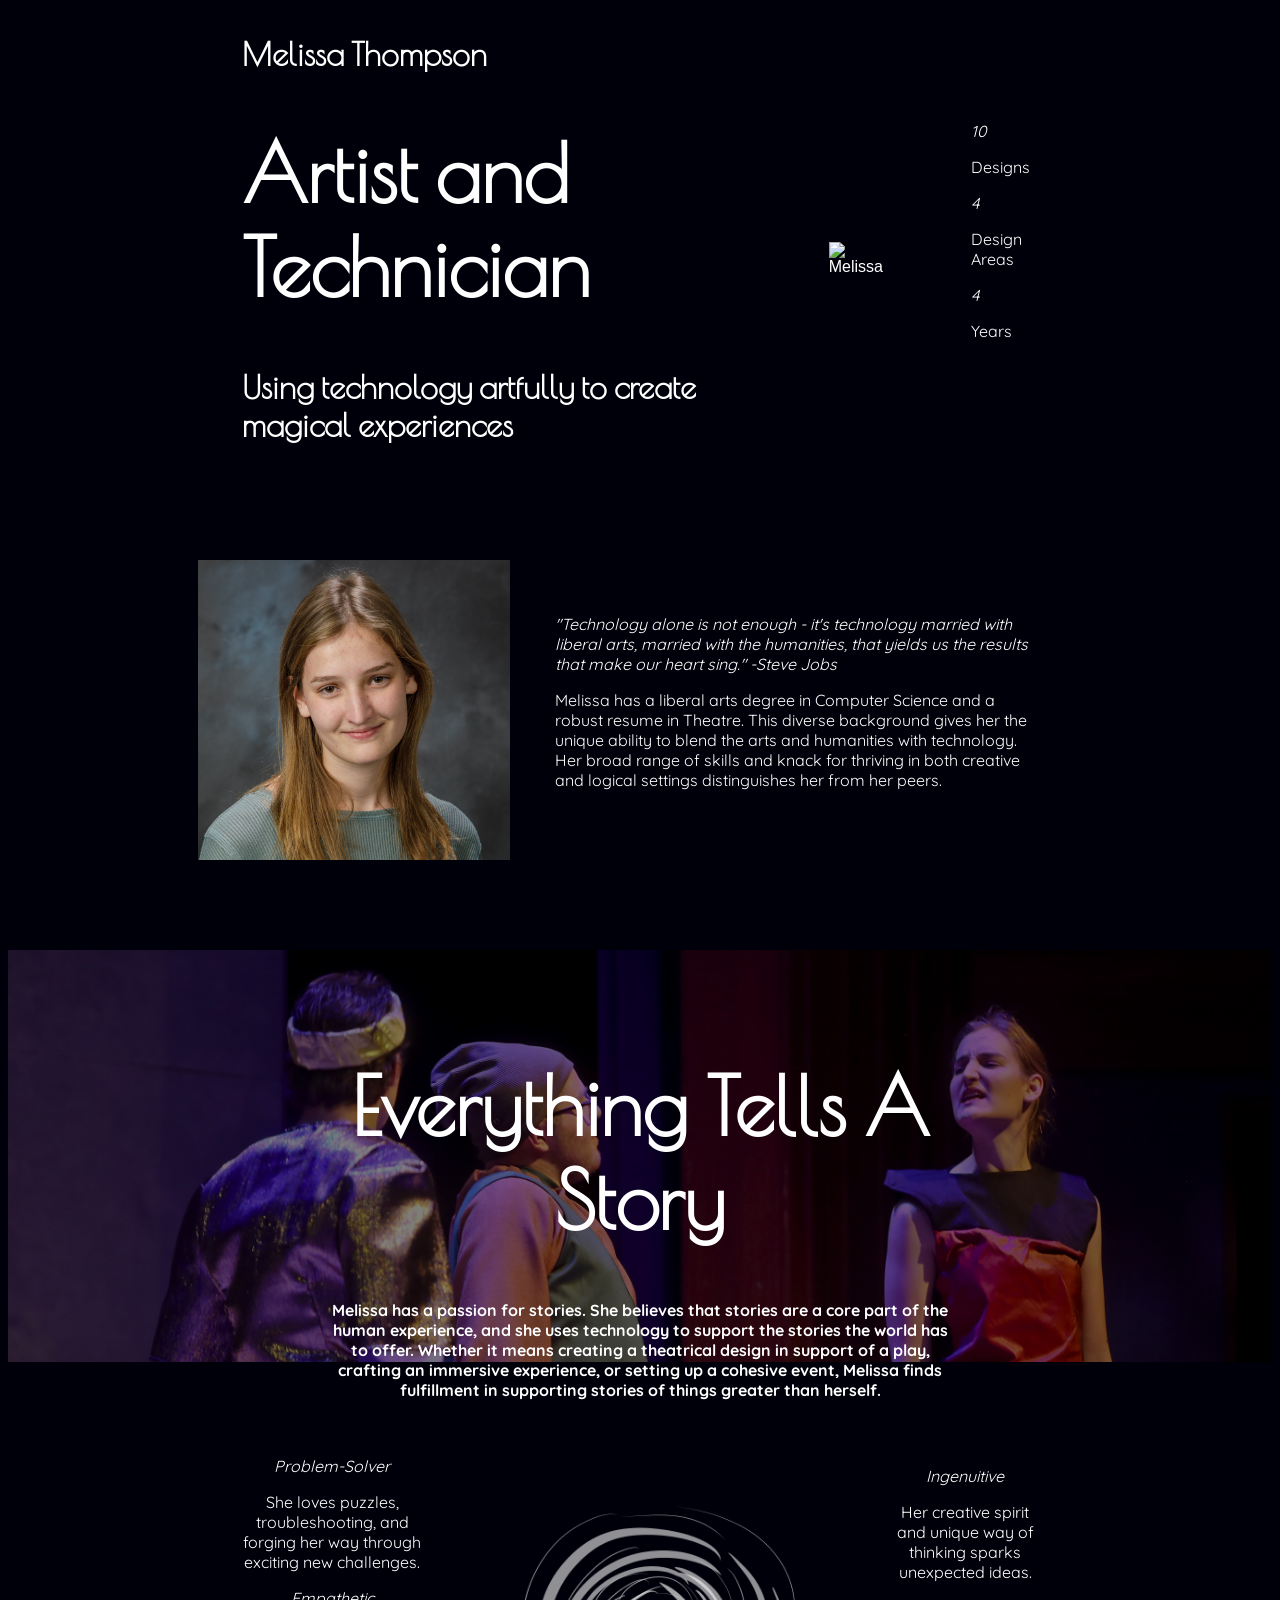
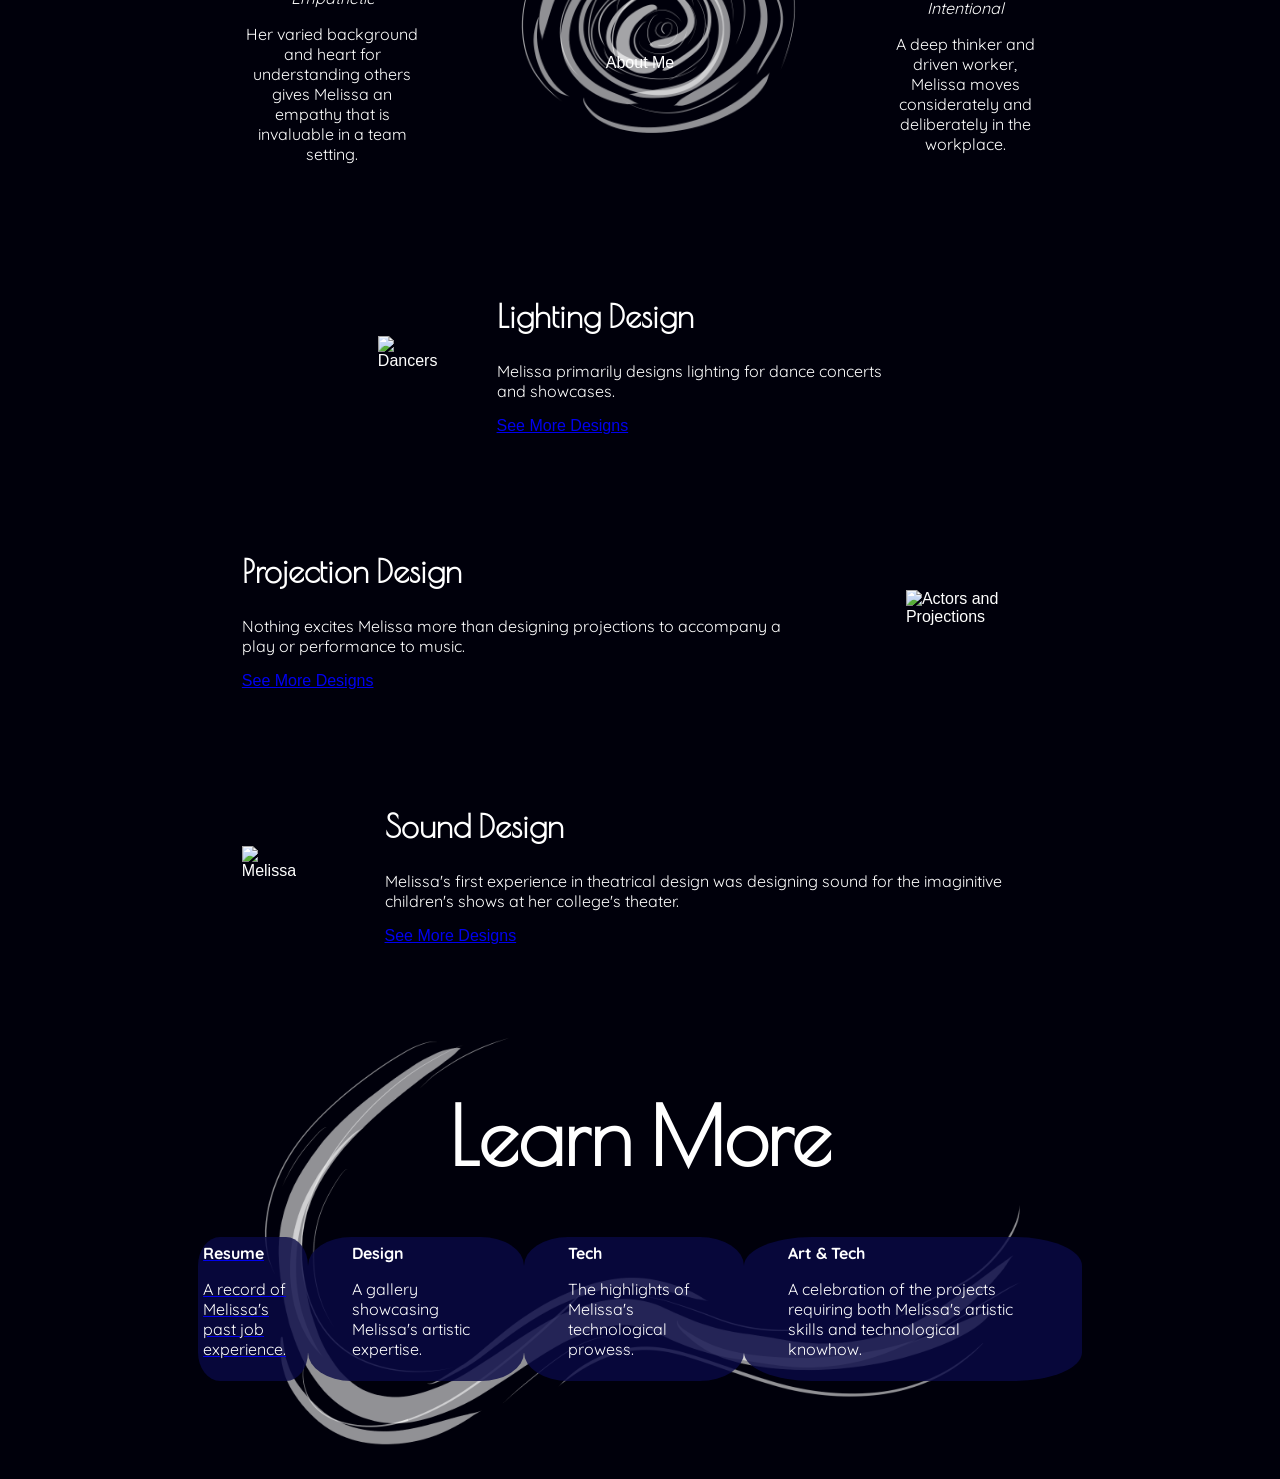
==== commit 3ed70bb7: "Buttons" ====
--- a/index.html
+++ b/index.html
@@ -21,7 +21,7 @@
         </div>
         
         <div class="container">
-            <img src="./images/Portraits/colorPortrait.png" alt="Melissa" height="600">
+            <img src="./images/Portraits/colorPortrait.png" alt="Melissa" height="600" style="padding-top: 40px;">
         </div>
         
         <div class="container">
@@ -119,29 +119,29 @@
         </div>
     </div>
     <!-- Discover More Section -->
-     <div>
+     <div style="background-image: url('./images/Graphics/rowSwoosh.png'); background-size: contain; background-position: center; background-repeat: no-repeat;">
         <div class="center-phrase">
-            <img src="./images/Graphics/rowSwoosh.png" height="500px">
+            <!--img src="./images/Graphics/rowSwoosh.png" height="500px" style="opacity:0.5 " -->
             <h1>Learn More</h1>
          </div>
     
         <div class="content-spread">
-            <div class="container">
+            <a href="https://example.com"><div class="container button">
                 <strong>Resume</strong>
                 <p>A record of Melissa's past job experience.</p>
-            </div>
-            <div class="container">
+            </div></a>
+            <a href="https://example.com"></a><div class="container button">
                 <strong>Design</strong>
                 <p>A gallery showcasing Melissa's artistic expertise.</p>
-            </div>
-            <div class="container">
+            </div></a>
+            <a href="https://example.com"></a><div class="container button">
                 <strong>Tech</strong>
                 <p>The highlights of Melissa's technological prowess.</p>
-            </div>
-            <div class="container">
+            </div></a>
+            <a href="https://example.com"></a><div class="container button">
                 <strong>Art & Tech</strong>
                 <p>A celebration of the projects requiring both Melissa's artistic skills and technological knowhow.</p>
-            </div>
+            </div></a>
         </div>
      </div>
     </div>
--- a/styles.css
+++ b/styles.css
@@ -76,6 +76,21 @@
 /* Hide the images by default */
 .mySlides1, mySlides2 {
   display: none;
+}
+
+/* Buttons */
+.button {
+  border: none;
+  border-radius: 20%;
+  background-color: rgba(9, 9, 70, 0.8);
+  color: white;
+  padding: 6px;
+  transition-duration: 0.4s;
+  cursor: pointer;
+}
+
+.button:hover {
+  background-color: rgb(9, 9, 70);
 }
 
 /* Next & previous buttons */
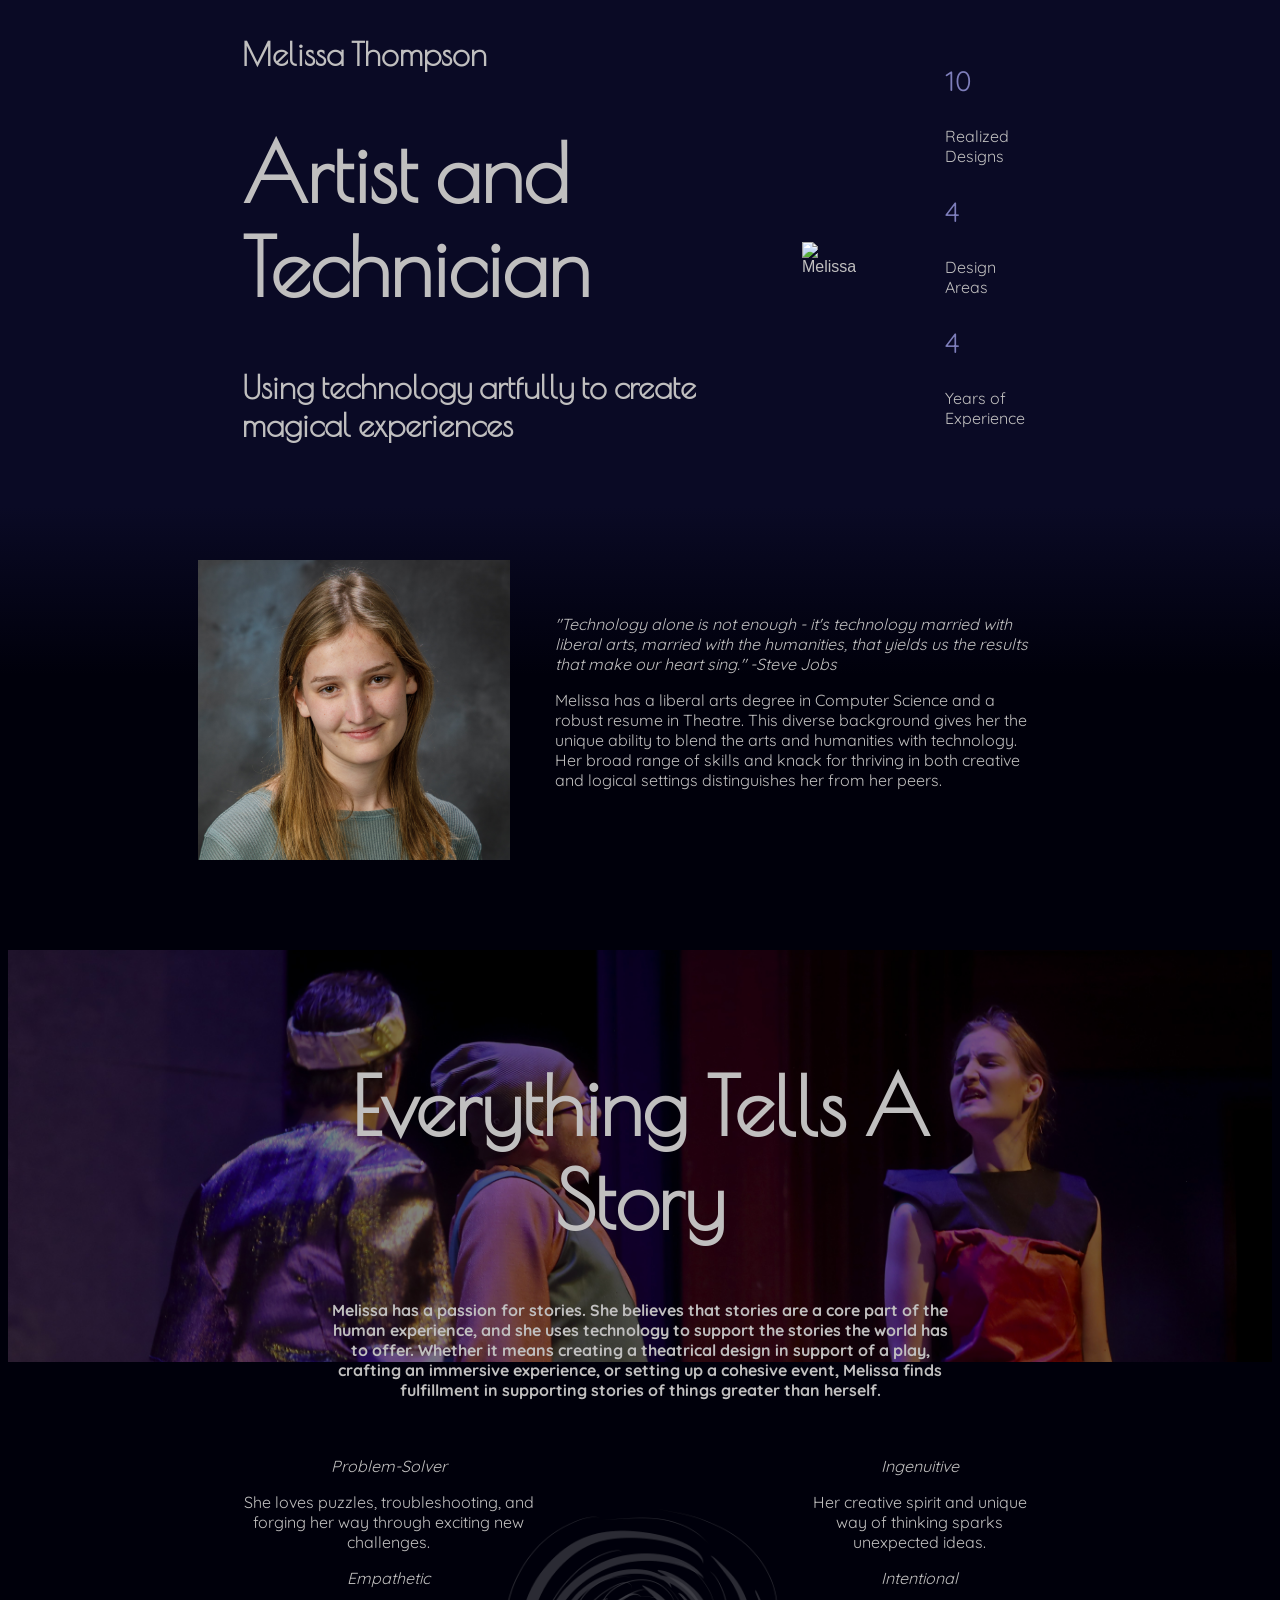
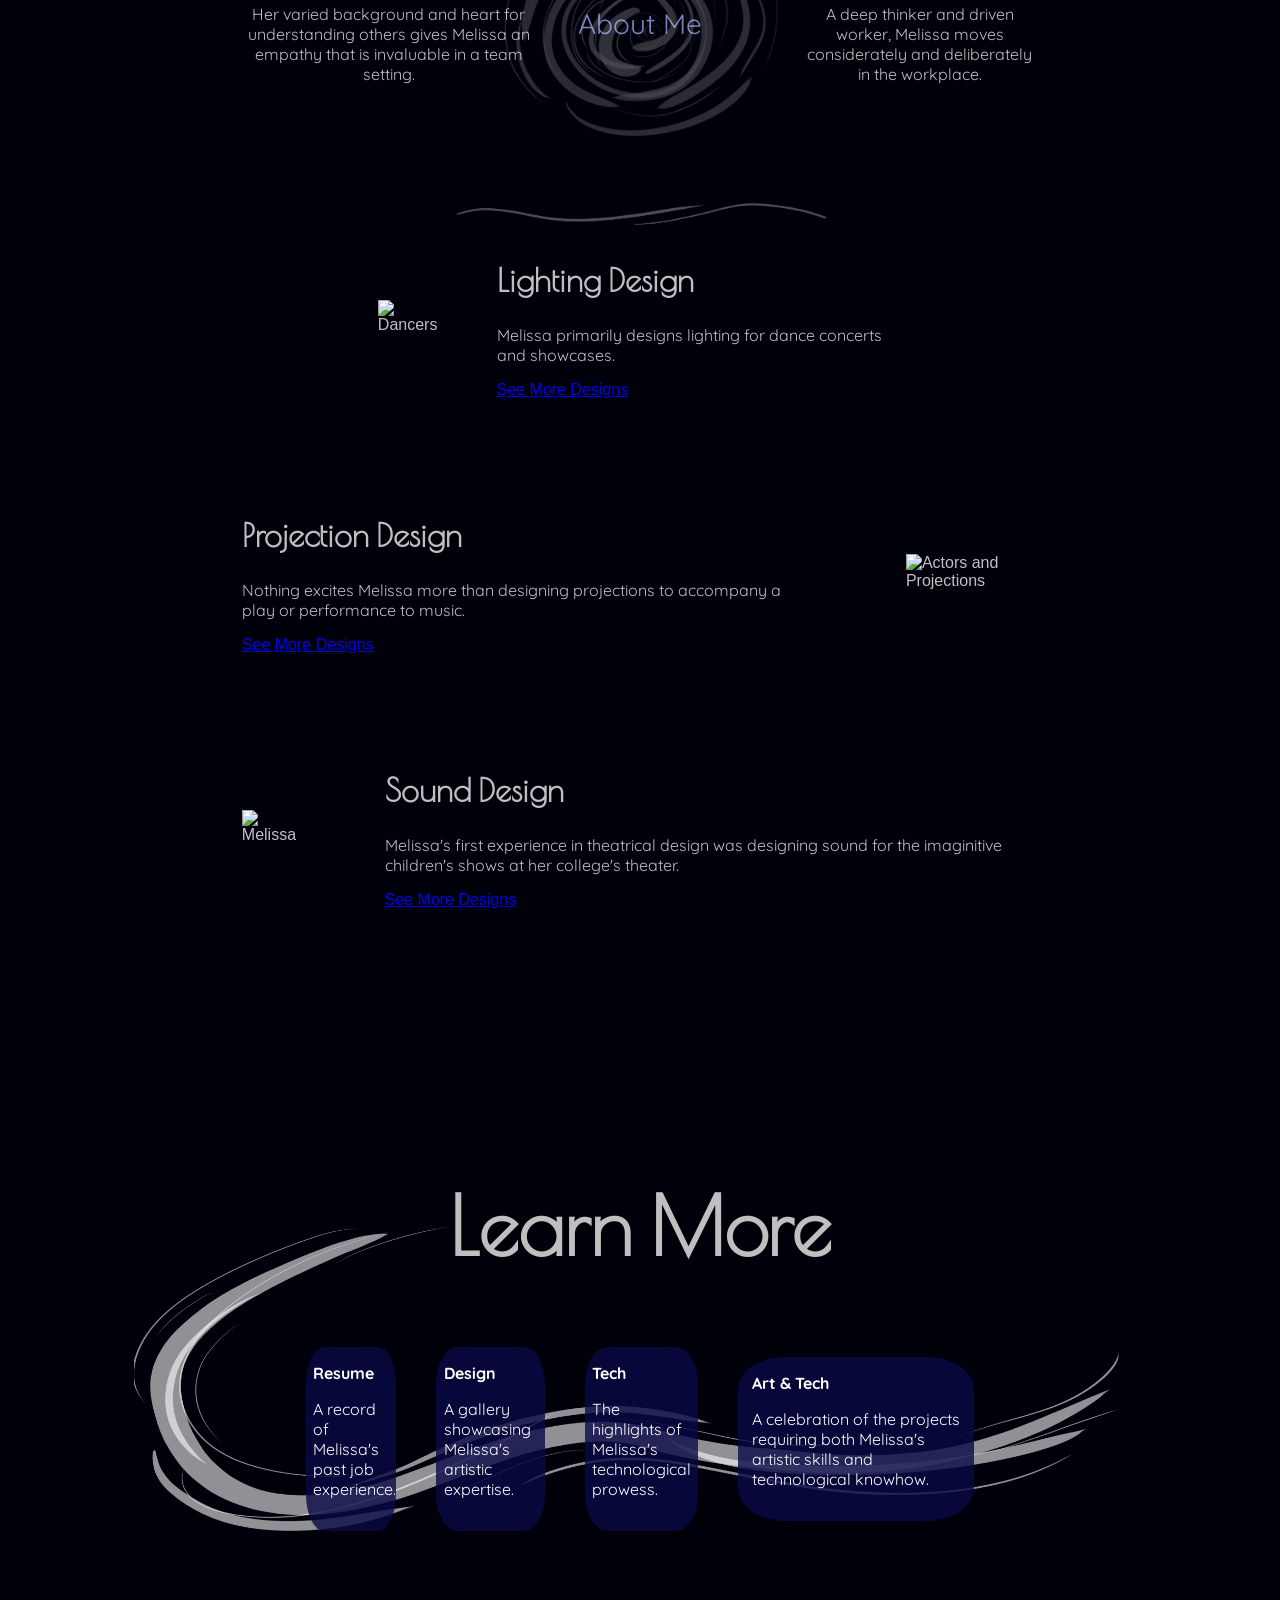
==== commit 80501641: "Final" ====
--- a/index.html
+++ b/index.html
@@ -25,12 +25,12 @@
         </div>
         
         <div class="container">
-            <em>10</em>
-            <p>Designs</p>
-            <em>4</em>
+            <p class="attn">10</p>
+            <p>Realized Designs</p>
+            <p class="attn">4</p>
             <p>Design Areas</p>
-            <em>4</em>
-            <p>Years</p>
+            <p class="attn">4</p>
+            <p>Years of Experience</p>
         </div>        
     </div>
     <!-- Sub Header -->
@@ -72,9 +72,9 @@
                     invaluable in a team setting.</p>
             </div>
         </div>
-        <div class="center-phrase container">
-            <div class="center-float">About Me</div>
-            <img src="./images/Graphics/Circle.png" alt="Graphic" height="250">
+        <div style="padding:10%">
+            <div class="center-float attn">About Me</div>
+            <div class="center-float"><img src="./images/Graphics/Circle.png" alt="Graphic" height="250" style="opacity:0.3"></div>
         </div>
         <div class="container">
             <div>
@@ -87,6 +87,9 @@
             </div>
         </div> 
     </div>
+
+    <img src="./images/Graphics/Divider.png" style="width:30%; opacity:0.3">
+
     <!-- Design Work Examples -->
     <div class="content-spread">
         <div class="container">
@@ -119,26 +122,24 @@
         </div>
     </div>
     <!-- Discover More Section -->
-     <div style="background-image: url('./images/Graphics/rowSwoosh.png'); background-size: contain; background-position: center; background-repeat: no-repeat;">
+    <div style="background-image: url('./images/Graphics/squishedRowSwoosh.png'); background-size:cover; background-position: center; background-repeat: no-repeat; margin:10%;">
         <div class="center-phrase">
-            <!--img src="./images/Graphics/rowSwoosh.png" height="500px" style="opacity:0.5 " -->
             <h1>Learn More</h1>
-         </div>
-    
+        </div>    
         <div class="content-spread">
-            <a href="https://example.com"><div class="container button">
+            <a href="https://example.com" style="text-decoration:none;"><div class="container button">
                 <strong>Resume</strong>
                 <p>A record of Melissa's past job experience.</p>
             </div></a>
-            <a href="https://example.com"></a><div class="container button">
+            <a href="https://example.com" style="text-decoration:none;"><div class="container button">
                 <strong>Design</strong>
                 <p>A gallery showcasing Melissa's artistic expertise.</p>
             </div></a>
-            <a href="https://example.com"></a><div class="container button">
+            <a href="https://example.com" style="text-decoration:none;"><div class="container button">
                 <strong>Tech</strong>
                 <p>The highlights of Melissa's technological prowess.</p>
             </div></a>
-            <a href="https://example.com"></a><div class="container button">
+            <a href="https://example.com" style="text-decoration:none;"><div class="container button">
                 <strong>Art & Tech</strong>
                 <p>A celebration of the projects requiring both Melissa's artistic skills and technological knowhow.</p>
             </div></a>
--- a/styles.css
+++ b/styles.css
@@ -4,8 +4,9 @@
 }
 
 body {
-    color: rgb(255, 255, 255); 
-    background-color: rgb(0, 0, 11);
+    color: rgb(192, 191, 191); 
+    background-image: linear-gradient(to bottom, rgb(10, 10, 37) 15%, rgb(0, 0, 11) 20%);
+    /*background-color: rgb(0, 0, 11);*/
     font-family: Verdana, sans-serif, sans-serif;
     display: flex;
 }
@@ -30,6 +31,7 @@
   display: flex;
   align-items: center;
   justify-content: center;
+  margin: 10%, 10%, 0, 10%;
 }
 
 div.banner {
@@ -84,7 +86,8 @@
   border-radius: 20%;
   background-color: rgba(9, 9, 70, 0.8);
   color: white;
-  padding: 6px;
+  padding: 16px;
+  margin: 20px;
   transition-duration: 0.4s;
   cursor: pointer;
 }
@@ -178,6 +181,13 @@
   font-size: 1.5rem;
 }
 
+.attn {
+  font-family: "Quicksand";
+  font-size: 1.75rem;
+  color: rgb(126, 126, 187);
+  font-style: normal;
+}
+
 p, em, strong {
   font-family: "Quicksand";
 }
@@ -188,6 +198,5 @@
   flex-direction: column; /* Stack items top-to-bottom */
   flex-wrap: wrap;       /* Wrap items into new columns */
   width: 1000px;         /* Required for column wrapping */
-  height: 1200px;
-}
-
+  height: 900px;
+}
